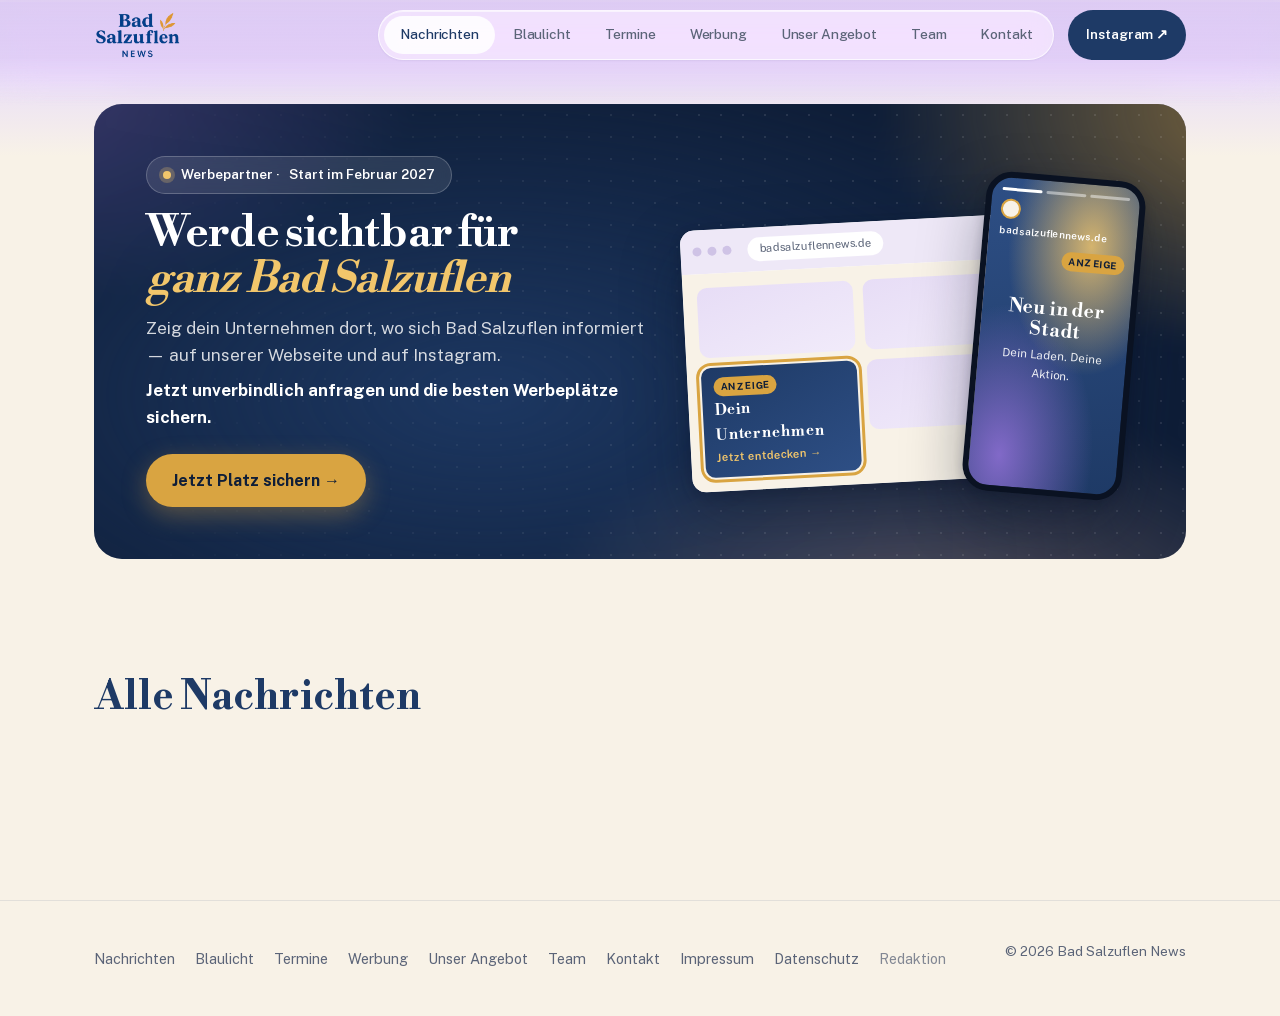
==== index.html @ 1a49ed01 "Fußzeilen-Hinweis entfernt, Impressum um Werbepartnerprogramm ab Februar 2027 ergänzt Co-Authored-By" ====
<!DOCTYPE html>
<html lang="de">
<head>
<meta charset="UTF-8">
<meta name="viewport" content="width=device-width, initial-scale=1">
<title>Bad Salzuflen News — Neuigkeiten & Termine aus deiner Stadt</title>
<meta name="description" content="Bad Salzuflen News zeigt dir, was in Bad Salzuflen passiert: Neuigkeiten, Termine und die Menschen, die die Stadt bewegen. Unabhängig und privat betrieben.">
<meta property="og:title" content="Bad Salzuflen News">
<meta property="og:description" content="Neuigkeiten & Termine aus Bad Salzuflen — kompakt und verständlich an einem Ort.">
<meta property="og:image" content="https://badsalzuflennews.de/assets/img/og-bild.png">
<meta property="og:image:width" content="1200">
<meta property="og:image:height" content="630">
<meta name="twitter:card" content="summary_large_image">
<meta property="og:type" content="website">
<meta property="og:url" content="https://badsalzuflennews.de/">
<link rel="canonical" href="https://badsalzuflennews.de/">
<link rel="icon" type="image/png" sizes="48x48" href="assets/img/favicon-48.png">
<link rel="manifest" href="manifest.webmanifest">
<link rel="apple-touch-icon" sizes="180x180" href="https://badsalzuflennews.de/assets/img/apple-touch-icon.png">
<meta name="theme-color" content="#E7DDF6" media="(prefers-color-scheme: light)">
<meta name="theme-color" content="#191622" media="(prefers-color-scheme: dark)">
<meta name="apple-mobile-web-app-title" content="BS News">

<link rel="stylesheet" href="assets/css/fonts.css">
<link rel="stylesheet" href="assets/css/style.css?v=7">
<link rel="stylesheet" href="assets/css/wetter.css?v=8">
<link rel="stylesheet" href="assets/css/werbung.css?v=14">
<link rel="stylesheet" href="assets/css/news.css?v=10">
<link rel="stylesheet" href="assets/css/anzeigen.css?v=3">
<script src="assets/js/theme.js"></script>
</head>
<body>

<header class="site-header">
  <div class="container">
    <a href="index.html" class="logo-link" aria-label="Bad Salzuflen News — Start">
      <img src="assets/img/logo.webp" alt="Bad Salzuflen News">
    </a>
    <a class="wetter-kopf" id="wetterKopf" href="index.html#wetter" hidden></a>
    <button class="nav-toggle" id="navToggle" aria-label="Menü öffnen" aria-expanded="false" aria-controls="mainNav">
      <svg viewBox="0 0 24 24" fill="none" stroke="currentColor" stroke-width="2" stroke-linecap="round"><line x1="3" y1="6" x2="21" y2="6"/><line x1="3" y1="12" x2="21" y2="12"/><line x1="3" y1="18" x2="21" y2="18"/></svg>
    </button>
    <nav class="main-nav" id="mainNav">
      <div class="nav-glass">
        <a href="index.html" aria-current="page">Nachrichten</a>
        <a href="blaulicht.html">Blaulicht</a>
        <a href="termine.html">Termine</a>
        <a href="werbung.html">Werbung</a>
        <a href="angebot.html">Unser Angebot</a>
        <a href="team.html">Team</a>
        <a href="kontakt.html">Kontakt</a>
      </div>
      <a class="nav-cta" href="https://www.instagram.com/badsalzuflennews.de/" target="_blank" rel="noopener">Instagram ↗</a>
    </nav>
  </div>
</header>

<main id="top">

  <section class="newsboard-wrap" id="nachrichten" aria-labelledby="boardTitle">
    <div class="newsboard">
      <h1 class="sr-only" id="boardTitle">Bad Salzuflen News — Neuigkeiten und Termine aus deiner Stadt</h1>
      <div class="board-grid" id="boardGrid" aria-live="polite"></div>
    </div>
  </section>

  <section class="wb-teaser-wrap" aria-labelledby="wbTeaserTitel">
    <div class="container">
      <a class="wb-teaser" href="werbung.html">
        <div class="wb-teaser-text">
          <span class="wb-pill"><span class="wb-dot" aria-hidden="true"></span><span class="wb-pill-zusatz">Werbepartner · </span>Start im Februar 2027</span>
          <h2 id="wbTeaserTitel">Werde sichtbar für <span class="wb-gold">ganz Bad&nbsp;Salzuflen</span></h2>
          <p>Zeig dein Unternehmen dort, wo sich Bad Salzuflen informiert — auf unserer Webseite und auf Instagram.<br><strong>Jetzt unverbindlich anfragen und die besten Werbeplätze sichern.</strong></p>
          <span class="wb-btn wb-btn-gold">Jetzt Platz sichern →</span>
        </div>
        <div class="wb-teaser-bild" aria-hidden="true">
          <div class="wb-browser">
            <div class="wb-browser-leiste"><i></i><i></i><i></i><span>badsalzuflennews.de</span></div>
            <div class="wb-browser-inhalt">
              <div class="wb-kachel"></div>
              <div class="wb-kachel"></div>
              <div class="wb-kachel wb-kachel-anzeige"><b>Anzeige</b><strong>Dein Unternehmen</strong><em>Jetzt entdecken →</em></div>
              <div class="wb-kachel"></div>
            </div>
          </div>
          <div class="wb-handy wb-handy-hero">
            <div class="wb-story-balken"><i></i><i></i><i></i></div>
            <div class="wb-story-kopf"><span class="wb-avatar"></span><span class="wb-story-name">badsalzuflennews.de</span> <b>Anzeige</b></div>
            <div class="wb-story-mitte">
              <strong>Neu in der Stadt</strong>
              <span>Dein Laden. Deine Aktion.</span>
            </div>
          </div>
        </div>
      </a>
    </div>
  </section>

  <section class="section" id="alle">
    <div class="container">
      <div class="posts-head">
        <h2>Alle Nachrichten</h2>
        <div class="chips" id="chips" role="group" aria-label="Nach Thema filtern"></div>
      </div>
      <div class="post-grid" id="postGrid"></div>
      <p class="posts-note" id="postNote" hidden></p>
      <div class="posts-more"><button class="btn btn-secondary" id="moreBtn" type="button" hidden>Mehr laden</button></div>
      <aside data-push hidden aria-label="Mitteilungen"></aside>
    </div>
  </section>





</main>

<footer class="site-footer">
  <div class="container">
    <div class="footer-links">
      <a href="index.html">Nachrichten</a>
      <a href="blaulicht.html">Blaulicht</a>
      <a href="termine.html">Termine</a>
      <a href="werbung.html">Werbung</a>
      <a href="angebot.html">Unser Angebot</a>
      <a href="team.html">Team</a>
      <a href="kontakt.html">Kontakt</a>
      <a href="impressum.html">Impressum</a>
      <a href="datenschutz.html">Datenschutz</a>
      <a class="login-link" href="login.html">Redaktion</a>
    </div>
    <p class="footer-note">
      © <span id="jahr"></span> Bad Salzuflen News
    </p>
  </div>
</footer>

<script src="assets/js/wetter.js?v=7"></script>
<script src="assets/js/config.js"></script>
<script src="assets/js/api.js?v=6"></script>
<script src="beitrag/liste.js"></script>
<script src="assets/js/render.js?v=14"></script>
<script src="assets/js/anzeigen.js?v=2"></script>
<script src="assets/js/home.js?v=15"></script>
<script src="assets/js/push.js?v=3"></script>
<script>
  document.getElementById('jahr').textContent = new Date().getFullYear();
  const toggle = document.getElementById('navToggle');
  const nav = document.getElementById('mainNav');
  toggle.addEventListener('click', () => {
    const open = nav.classList.toggle('open');
    toggle.setAttribute('aria-expanded', open);
  });
</script>

</body>
</html>
---- assets/css/fonts.css ----
/* Schriften liegen auf der eigenen Seite (keine Verbindung zu Google). Libre Bodoni und Public Sans, SIL Open Font License. */
@font-face {
  font-family: 'Libre Bodoni';
  font-style: normal;
  font-weight: 500;
  font-display: swap;
  src: url(../fonts/libre-bodoni-latin-ext-a3e342.woff2) format('woff2');
  unicode-range: U+0100-02BA, U+02BD-02C5, U+02C7-02CC, U+02CE-02D7, U+02DD-02FF, U+0304, U+0308, U+0329, U+1D00-1DBF, U+1E00-1E9F, U+1EF2-1EFF, U+2020, U+20A0-20AB, U+20AD-20C0, U+2113, U+2C60-2C7F, U+A720-A7FF;
}
@font-face {
  font-family: 'Libre Bodoni';
  font-style: normal;
  font-weight: 500;
  font-display: swap;
  src: url(../fonts/libre-bodoni-latin-3e48d7.woff2) format('woff2');
  unicode-range: U+0000-00FF, U+0131, U+0152-0153, U+02BB-02BC, U+02C6, U+02DA, U+02DC, U+0304, U+0308, U+0329, U+2000-206F, U+20AC, U+2122, U+2191, U+2193, U+2212, U+2215, U+FEFF, U+FFFD;
}
@font-face {
  font-family: 'Libre Bodoni';
  font-style: normal;
  font-weight: 600;
  font-display: swap;
  src: url(../fonts/libre-bodoni-latin-ext-a3e342.woff2) format('woff2');
  unicode-range: U+0100-02BA, U+02BD-02C5, U+02C7-02CC, U+02CE-02D7, U+02DD-02FF, U+0304, U+0308, U+0329, U+1D00-1DBF, U+1E00-1E9F, U+1EF2-1EFF, U+2020, U+20A0-20AB, U+20AD-20C0, U+2113, U+2C60-2C7F, U+A720-A7FF;
}
@font-face {
  font-family: 'Libre Bodoni';
  font-style: normal;
  font-weight: 600;
  font-display: swap;
  src: url(../fonts/libre-bodoni-latin-3e48d7.woff2) format('woff2');
  unicode-range: U+0000-00FF, U+0131, U+0152-0153, U+02BB-02BC, U+02C6, U+02DA, U+02DC, U+0304, U+0308, U+0329, U+2000-206F, U+20AC, U+2122, U+2191, U+2193, U+2212, U+2215, U+FEFF, U+FFFD;
}
@font-face {
  font-family: 'Libre Bodoni';
  font-style: normal;
  font-weight: 700;
  font-display: swap;
  src: url(../fonts/libre-bodoni-latin-ext-a3e342.woff2) format('woff2');
  unicode-range: U+0100-02BA, U+02BD-02C5, U+02C7-02CC, U+02CE-02D7, U+02DD-02FF, U+0304, U+0308, U+0329, U+1D00-1DBF, U+1E00-1E9F, U+1EF2-1EFF, U+2020, U+20A0-20AB, U+20AD-20C0, U+2113, U+2C60-2C7F, U+A720-A7FF;
}
@font-face {
  font-family: 'Libre Bodoni';
  font-style: normal;
  font-weight: 700;
  font-display: swap;
  src: url(../fonts/libre-bodoni-latin-3e48d7.woff2) format('woff2');
  unicode-range: U+0000-00FF, U+0131, U+0152-0153, U+02BB-02BC, U+02C6, U+02DA, U+02DC, U+0304, U+0308, U+0329, U+2000-206F, U+20AC, U+2122, U+2191, U+2193, U+2212, U+2215, U+FEFF, U+FFFD;
}
@font-face {
  font-family: 'Public Sans';
  font-style: normal;
  font-weight: 400;
  font-display: swap;
  src: url(../fonts/public-sans-latin-ext-da9f89.woff2) format('woff2');
  unicode-range: U+0100-02BA, U+02BD-02C5, U+02C7-02CC, U+02CE-02D7, U+02DD-02FF, U+0304, U+0308, U+0329, U+1D00-1DBF, U+1E00-1E9F, U+1EF2-1EFF, U+2020, U+20A0-20AB, U+20AD-20C0, U+2113, U+2C60-2C7F, U+A720-A7FF;
}
@font-face {
  font-family: 'Public Sans';
  font-style: normal;
  font-weight: 400;
  font-display: swap;
  src: url(../fonts/public-sans-latin-f63147.woff2) format('woff2');
  unicode-range: U+0000-00FF, U+0131, U+0152-0153, U+02BB-02BC, U+02C6, U+02DA, U+02DC, U+0304, U+0308, U+0329, U+2000-206F, U+20AC, U+2122, U+2191, U+2193, U+2212, U+2215, U+FEFF, U+FFFD;
}
@font-face {
  font-family: 'Public Sans';
  font-style: normal;
  font-weight: 500;
  font-display: swap;
  src: url(../fonts/public-sans-latin-ext-da9f89.woff2) format('woff2');
  unicode-range: U+0100-02BA, U+02BD-02C5, U+02C7-02CC, U+02CE-02D7, U+02DD-02FF, U+0304, U+0308, U+0329, U+1D00-1DBF, U+1E00-1E9F, U+1EF2-1EFF, U+2020, U+20A0-20AB, U+20AD-20C0, U+2113, U+2C60-2C7F, U+A720-A7FF;
}
@font-face {
  font-family: 'Public Sans';
  font-style: normal;
  font-weight: 500;
  font-display: swap;
  src: url(../fonts/public-sans-latin-f63147.woff2) format('woff2');
  unicode-range: U+0000-00FF, U+0131, U+0152-0153, U+02BB-02BC, U+02C6, U+02DA, U+02DC, U+0304, U+0308, U+0329, U+2000-206F, U+20AC, U+2122, U+2191, U+2193, U+2212, U+2215, U+FEFF, U+FFFD;
}
@font-face {
  font-family: 'Public Sans';
  font-style: normal;
  font-weight: 600;
  font-display: swap;
  src: url(../fonts/public-sans-latin-ext-da9f89.woff2) format('woff2');
  unicode-range: U+0100-02BA, U+02BD-02C5, U+02C7-02CC, U+02CE-02D7, U+02DD-02FF, U+0304, U+0308, U+0329, U+1D00-1DBF, U+1E00-1E9F, U+1EF2-1EFF, U+2020, U+20A0-20AB, U+20AD-20C0, U+2113, U+2C60-2C7F, U+A720-A7FF;
}
@font-face {
  font-family: 'Public Sans';
  font-style: normal;
  font-weight: 600;
  font-display: swap;
  src: url(../fonts/public-sans-latin-f63147.woff2) format('woff2');
  unicode-range: U+0000-00FF, U+0131, U+0152-0153, U+02BB-02BC, U+02C6, U+02DA, U+02DC, U+0304, U+0308, U+0329, U+2000-206F, U+20AC, U+2122, U+2191, U+2193, U+2212, U+2215, U+FEFF, U+FFFD;
}
@font-face {
  font-family: 'Public Sans';
  font-style: normal;
  font-weight: 700;
  font-display: swap;
  src: url(../fonts/public-sans-latin-ext-da9f89.woff2) format('woff2');
  unicode-range: U+0100-02BA, U+02BD-02C5, U+02C7-02CC, U+02CE-02D7, U+02DD-02FF, U+0304, U+0308, U+0329, U+1D00-1DBF, U+1E00-1E9F, U+1EF2-1EFF, U+2020, U+20A0-20AB, U+20AD-20C0, U+2113, U+2C60-2C7F, U+A720-A7FF;
}
@font-face {
  font-family: 'Public Sans';
  font-style: normal;
  font-weight: 700;
  font-display: swap;
  src: url(../fonts/public-sans-latin-f63147.woff2) format('woff2');
  unicode-range: U+0000-00FF, U+0131, U+0152-0153, U+02BB-02BC, U+02C6, U+02DA, U+02DC, U+0304, U+0308, U+0329, U+2000-206F, U+20AC, U+2122, U+2191, U+2193, U+2212, U+2215, U+FEFF, U+FFFD;
}
---- assets/css/style.css ----
/* Bad Salzuflen News — Website
   Farb- und Schriftsystem aus dem Logo abgeleitet (Navy, Gold, Lila, Creme). */

:root {
  --color-navy: #1E3A66;
  --color-navy-dark: #142845;
  --color-gold: #D9A441;
  --color-gold-ink: #8C5E14;
  --color-lilac: #E7DDF6;
  --color-lilac-soft: #F1EBFA;
  --color-cream: #F8F2E7;
  --color-rose: #E7B6A0;
  --color-white: #FFFFFF;
  --color-text: #2B3245;
  --color-text-soft: #5B6478;

  --font-head: "Libre Bodoni", Georgia, serif;
  --font-body: "Public Sans", -apple-system, BlinkMacSystemFont, "Segoe UI", sans-serif;

  --radius-l: 28px;
  --radius-m: 18px;
  --radius-s: 12px;
  --shadow-card: 0 12px 32px rgba(30, 58, 102, 0.10);
  --space-section: clamp(64px, 9vw, 120px);
}

@media (prefers-color-scheme: dark) {
  :root:not([data-theme="light"]) {
    --color-cream: #191622;
    --color-white: #221E2E;
    --color-text: #F1EEF9;
    --color-text-soft: #C7C2DA;
    --color-lilac-soft: #2A2438;
    --color-gold-ink: #D9A441;
    --shadow-card: 0 12px 32px rgba(0, 0, 0, 0.35);
  }
}
:root[data-theme="dark"] {
  --color-cream: #191622;
  --color-white: #221E2E;
  --color-text: #F1EEF9;
  --color-text-soft: #C7C2DA;
  --color-gold-ink: #D9A441;
  --color-lilac-soft: #2A2438;
  --shadow-card: 0 12px 32px rgba(0, 0, 0, 0.35);
}

* { box-sizing: border-box; }
html { scroll-behavior: smooth; }

body {
  margin: 0;
  background: var(--color-cream);
  color: var(--color-text);
  font-family: var(--font-body);
  font-size: 17px;
  line-height: 1.6;
  -webkit-font-smoothing: antialiased;
}

img { max-width: 100%; display: block; }

h1, h2, h3 {
  font-family: var(--font-head);
  color: var(--color-navy);
  line-height: 1.15;
  margin: 0 0 0.5em;
}
:root[data-theme="dark"] h1, :root[data-theme="dark"] h2, :root[data-theme="dark"] h3 { color: #F1EEF9; }
@media (prefers-color-scheme: dark) {
  :root:not([data-theme="light"]) h1,
  :root:not([data-theme="light"]) h2,
  :root:not([data-theme="light"]) h3 { color: #F1EEF9; }
}

h1 { font-size: clamp(2.2rem, 5vw, 3.6rem); }
h2 { font-size: clamp(1.7rem, 3.4vw, 2.5rem); }
h3 { font-size: 1.25rem; }

p { margin: 0 0 1em; color: var(--color-text-soft); }

a { color: var(--color-navy); }
:root[data-theme="dark"] a { color: var(--color-gold); }

.container {
  width: 100%;
  max-width: 1140px;
  margin: 0 auto;
  padding: 0 24px;
}

.underline {
  text-decoration: underline;
  text-decoration-color: var(--color-gold);
  text-decoration-thickness: 4px;
  text-underline-offset: 4px;
}

.eyebrow {
  display: inline-block;
  font-family: var(--font-body);
  font-weight: 700;
  font-size: 0.8rem;
  letter-spacing: 0.08em;
  text-transform: uppercase;
  color: var(--color-navy);
  background: var(--color-lilac);
  padding: 6px 16px;
  border-radius: 999px;
  margin-bottom: 18px;
}
:root[data-theme="dark"] .eyebrow { color: #F1EEF9; background: #33294A; }

/* Buttons */
.btn {
  display: inline-flex;
  align-items: center;
  gap: 8px;
  padding: 14px 28px;
  border-radius: 999px;
  font-weight: 700;
  font-size: 1rem;
  text-decoration: none;
  cursor: pointer;
  border: 2px solid transparent;
  transition: transform 150ms ease, box-shadow 150ms ease, background-color 150ms ease;
  min-height: 44px;
}
.btn:hover { transform: translateY(-2px); }
.btn:active { transform: scale(0.96); }
.btn:focus-visible { outline: 3px solid var(--color-gold); outline-offset: 2px; }

.btn-primary { background: var(--color-navy); color: var(--color-white); }
.btn-primary:hover { background: var(--color-navy-dark); box-shadow: var(--shadow-card); }

.btn-secondary { background: transparent; color: var(--color-navy); border-color: var(--color-navy); }
:root[data-theme="dark"] .btn-secondary { color: #F1EEF9; border-color: #F1EEF9; }
.btn-secondary:hover { background: var(--color-navy); color: var(--color-white); }

/* Header */
.site-header {
  position: sticky;
  top: 0;
  z-index: 50;
}

.site-header::before {
  content: "";
  position: absolute;
  top: 0;
  left: 0;
  right: 0;
  height: calc(100% + 36px);
  background: linear-gradient(
    to bottom,
    rgba(248, 242, 231, 0.85) 0%,
    rgba(248, 242, 231, 0.7) 55%,
    rgba(248, 242, 231, 0) 100%
  );
  backdrop-filter: saturate(180%) blur(20px);
  -webkit-backdrop-filter: saturate(180%) blur(20px);
  -webkit-mask-image: linear-gradient(to bottom, black 0%, black 55%, transparent 100%);
  mask-image: linear-gradient(to bottom, black 0%, black 55%, transparent 100%);
  pointer-events: none;
  z-index: -1;
}
:root[data-theme="dark"] .site-header::before {
  background: linear-gradient(
    to bottom,
    rgba(25, 22, 34, 0.85) 0%,
    rgba(25, 22, 34, 0.7) 55%,
    rgba(25, 22, 34, 0) 100%
  );
}

.site-header .container {
  display: flex;
  align-items: center;
  justify-content: space-between;
  padding-top: 10px;
  padding-bottom: 10px;
  gap: 16px;
}

.logo-link { display: flex; align-items: center; }
.logo-link img { height: 48px; width: auto; }
/* Nachtmodus: Logo komplett weiß, damit die Navy-Schrift auf dunklem Grund lesbar bleibt. */
:root[data-theme="dark"] .logo-link img { filter: brightness(0) invert(1); }

.main-nav { display: flex; align-items: center; gap: 14px; }

.nav-glass {
  display: flex;
  align-items: center;
  gap: 2px;
  background: rgba(255, 255, 255, 0.45);
  border: 1px solid rgba(255, 255, 255, 0.7);
  border-radius: 999px;
  padding: 5px;
  backdrop-filter: saturate(180%) blur(14px);
  -webkit-backdrop-filter: saturate(180%) blur(14px);
  box-shadow: 0 1px 2px rgba(30, 58, 102, 0.06), inset 0 1px 0 rgba(255, 255, 255, 0.6);
}
:root[data-theme="dark"] .nav-glass {
  background: rgba(255, 255, 255, 0.06);
  border-color: rgba(255, 255, 255, 0.12);
  box-shadow: 0 1px 2px rgba(0, 0, 0, 0.2), inset 0 1px 0 rgba(255, 255, 255, 0.08);
}

.main-nav a {
  font-weight: 500;
  font-size: 0.85rem;
  letter-spacing: -0.01em;
  text-decoration: none;
  color: var(--color-text-soft);
  transition: color 150ms ease, background-color 150ms ease;
}
:root[data-theme="dark"] .main-nav a { color: var(--color-text-soft); }

.nav-glass a {
  padding: 8px 16px;
  border-radius: 999px;
}
.main-nav a { white-space: nowrap; }
/* Sieben Reiter: auf mittleren Breiten etwas enger, damit nichts umbricht. */
@media (min-width: 761px) and (max-width: 1080px) {
  .nav-glass a { padding: 8px 10px; }
  .nav-cta { padding: 12px 14px; }
}
@media (min-width: 761px) and (max-width: 900px) {
  .nav-glass a { padding: 8px 7px; }
  .main-nav a { font-size: 0.8rem; }
  .main-nav { gap: 8px; }
}
.nav-glass a:hover {
  color: var(--color-navy);
  background: rgba(255, 255, 255, 0.7);
}
:root[data-theme="dark"] .nav-glass a:hover {
  color: var(--color-gold);
  background: rgba(255, 255, 255, 0.08);
}

.nav-cta {
  color: var(--color-white) !important;
  background: var(--color-navy);
  padding: 14px 18px;
  border-radius: 999px;
  font-weight: 600 !important;
  transition: transform 150ms ease, background-color 150ms ease !important;
}
.nav-cta:hover { background: var(--color-navy-dark); color: var(--color-white) !important; }
.nav-cta:active { transform: scale(0.95); }
:root[data-theme="dark"] .nav-cta { color: var(--color-navy) !important; background: var(--color-gold); }
:root[data-theme="dark"] .nav-cta:hover { background: var(--color-gold); opacity: 0.9; }

@media (max-width: 760px) {
  /* Im Handy-Menü eigener Innenabstand, sonst greift die Menüzeilen-Regel (ohne Seitenabstand, volle Breite) und die Schrift klebt am Rand. */
  .main-nav .nav-cta { align-self: flex-start; width: auto; margin-top: 10px; padding: 12px 20px; }
}

.nav-toggle {
  display: none;
  background: none;
  border: none;
  cursor: pointer;
  padding: 8px;
  min-width: 44px;
  min-height: 44px;
  color: var(--color-navy);
}
.nav-toggle svg { width: 26px; height: 26px; }
:root[data-theme="dark"] .nav-toggle { color: #FFFFFF; }

@media (max-width: 760px) {
  .main-nav {
    position: absolute;
    top: 100%;
    left: 0;
    right: 0;
    background: var(--color-cream);
    flex-direction: column;
    align-items: flex-start;
    gap: 0;
    padding: 8px 24px 20px;
    border-bottom: 1px solid rgba(30, 58, 102, 0.08);
    display: none;
  }
  .main-nav.open { display: flex; }
  .main-nav a { padding: 12px 0; width: 100%; }
  .nav-toggle { display: block; }
  .nav-glass {
    flex-direction: column;
    align-items: flex-start;
    width: 100%;
    background: none;
    border: none;
    box-shadow: none;
    backdrop-filter: none;
    padding: 0;
    gap: 0;
  }
  .nav-glass a { padding: 12px 4px; border-radius: 10px; }
  /* Nachtmodus: die Glas-Pille der großen Ansicht darf im Handy-Menü nicht als Oval durchscheinen. */
  :root[data-theme="dark"] .nav-glass { background: none; border: none; box-shadow: none; }
}

/* Hero */
.hero {
  position: relative;
  overflow: hidden;
  padding: 72px 0 var(--space-section);
  background: linear-gradient(180deg, var(--color-lilac-soft) 0%, var(--color-cream) 78%);
}
.hero .container {
  display: grid;
  grid-template-columns: 1.1fr 0.9fr;
  gap: 48px;
  align-items: center;
}
@media (max-width: 860px) {
  .hero .container { grid-template-columns: 1fr; text-align: center; }
  .hero-actions { justify-content: center; }
  .hero-mark { margin: 0 auto; }
}

.hero h1 { max-width: 14ch; }
.hero-lede { font-size: 1.15rem; max-width: 48ch; }
.hero-actions { display: flex; flex-wrap: wrap; gap: 14px; margin-top: 28px; }

.hero-mark {
  background: transparent;
  padding: 40px;
  display: flex;
  align-items: center;
  justify-content: center;
  position: relative;
}

.hero-mark-inner {
  position: relative;
  width: 100%;
  max-width: 300px;
}
.hero-mark-inner img { width: 100%; display: block; position: relative; z-index: 2; }

.deco-dots {
  position: absolute;
  width: 64px; height: 64px;
  background-image: radial-gradient(var(--color-rose) 2.5px, transparent 2.5px);
  background-size: 14px 14px;
  opacity: 0.6;
  z-index: 1;
}
.deco-dots-1 { top: -20px; right: -28px; }

.deco-ring {
  position: absolute;
  bottom: -22px;
  left: -30px;
  width: 92px;
  height: 92px;
  border-radius: 50%;
  border: 3px dashed var(--color-navy);
  opacity: 0.3;
  z-index: 1;
}

.deco-scribble {
  position: absolute;
  top: -20px;
  left: -8px;
  width: 34px;
  height: 26px;
  color: var(--color-gold);
  z-index: 1;
}

.deco-dot-solid {
  position: absolute;
  bottom: -10px;
  right: -6px;
  width: 14px;
  height: 14px;
  border-radius: 50%;
  background: var(--color-rose);
  z-index: 1;
}

@media (max-width: 860px) {
  .hero-mark-inner { margin: 0 auto; }
}

/* Stats strip */
.stats {
  background: var(--color-navy);
  color: var(--color-white);
  padding: 40px 0;
}
.stats .container {
  display: grid;
  grid-template-columns: repeat(auto-fit, minmax(200px, 1fr));
  gap: 24px;
  text-align: center;
}
.stats strong { display: block; font-family: var(--font-head); font-size: 2rem; color: var(--color-gold); }
.stats span { font-size: 0.95rem; color: rgba(255,255,255,0.85); }

/* Sections */
.section { padding: var(--space-section) 0; }
.section-head { max-width: 640px; margin: 0 auto 48px; text-align: center; }
.section-head.left { margin-left: 0; text-align: left; }

.section-alt { background: var(--color-white); }

/* Mission cards */
.cards-grid {
  display: grid;
  grid-template-columns: repeat(2, 1fr);
  gap: 24px;
}
@media (max-width: 600px) { .cards-grid { grid-template-columns: 1fr; } }

.card {
  background: var(--color-white);
  border-radius: var(--radius-m);
  padding: 32px;
  box-shadow: var(--shadow-card);
  border-top: 3px solid var(--color-gold);
}
:root[data-theme="dark"] .card, :root[data-theme="dark"] .section-alt { background: #221E2E; }

.card .icon {
  width: 48px; height: 48px;
  border-radius: 12px;
  background: var(--color-lilac);
  display: flex; align-items: center; justify-content: center;
  margin-bottom: 18px;
}
.card .icon svg { width: 24px; height: 24px; color: var(--color-navy); }

.card-tag {
  display: block;
  font-weight: 700;
  font-size: 0.75rem;
  letter-spacing: 0.08em;
  text-transform: uppercase;
  color: var(--color-gold-ink);
  margin-bottom: 6px;
}

.mission-quote {
  background: var(--color-lilac-soft);
  border-radius: var(--radius-l);
  padding: 40px;
  margin-top: 48px;
  font-family: var(--font-head);
  font-size: 1.4rem;
  color: var(--color-navy);
}
:root[data-theme="dark"] .mission-quote { color: #F1EEF9; }

/* Callout (z. B. "Veranstaltung einreichen?") */
.callout {
  margin-top: 32px;
  background: var(--color-white);
  border-top: 3px solid var(--color-gold);
  border-radius: var(--radius-m);
  box-shadow: var(--shadow-card);
  padding: 32px;
  display: grid;
  grid-template-columns: auto 1fr auto;
  gap: 24px;
  align-items: center;
}
.callout .icon {
  width: 48px; height: 48px;
  border-radius: 12px;
  background: var(--color-lilac);
  display: flex; align-items: center; justify-content: center;
  margin-bottom: 0;
  flex-shrink: 0;
}
.callout .icon svg { width: 24px; height: 24px; color: var(--color-navy); }
.callout-text h3 { margin-bottom: 6px; }
.callout-text p { margin: 0; }
.callout-actions { display: flex; flex-direction: column; gap: 10px; }
.callout-actions .btn { white-space: nowrap; padding: 10px 20px; font-size: 0.9rem; }

@media (max-width: 760px) {
  .callout {
    grid-template-columns: 1fr;
    text-align: center;
    justify-items: center;
  }
  .callout-actions { flex-direction: row; flex-wrap: wrap; justify-content: center; }
}

/* Gallery */
.gallery-grid {
  display: grid;
  grid-template-columns: repeat(4, 1fr);
  gap: 16px;
}
@media (max-width: 860px) { .gallery-grid { grid-template-columns: repeat(2, 1fr); } }

.gallery-item {
  aspect-ratio: 4 / 5;
  border-radius: var(--radius-s);
  overflow: hidden;
  background: var(--color-lilac-soft);
  position: relative;
}
.gallery-item img { width: 100%; height: 100%; object-fit: cover; }
.gallery-item.placeholder {
  display: flex;
  align-items: center;
  justify-content: center;
  border: 2px dashed rgba(30, 58, 102, 0.25);
  color: var(--color-text-soft);
  font-size: 0.85rem;
  text-align: center;
  padding: 16px;
}

/* Team */
.team-grid {
  display: grid;
  grid-template-columns: repeat(auto-fit, minmax(240px, 1fr));
  gap: 24px;
  max-width: 760px;
  margin: 0 auto;
}
.team-card {
  background: var(--color-white);
  border-radius: var(--radius-m);
  padding: 32px;
  text-align: center;
  box-shadow: var(--shadow-card);
}
.team-photo {
  width: 120px; height: 120px;
  border-radius: 50%;
  background: var(--color-lilac);
  margin: 0 auto 18px;
  display: flex;
  align-items: center;
  justify-content: center;
  font-family: var(--font-head);
  font-size: 2rem;
  color: var(--color-navy);
  overflow: hidden;
}
.team-photo img { width: 100%; height: 100%; object-fit: cover; }
.team-mail { display: inline-block; margin-top: 14px; font-weight: 600; font-size: 0.95rem; text-decoration: none; overflow-wrap: anywhere; }
.team-mail:hover { text-decoration: underline; }
.team-role { color: var(--color-gold-ink); font-weight: 700; font-size: 0.9rem; text-transform: uppercase; letter-spacing: 0.05em; margin-bottom: 10px; }

/* Contact */
.contact {
  background: var(--color-navy);
  color: var(--color-white);
  border-radius: var(--radius-l);
  padding: 56px;
  display: grid;
  grid-template-columns: 1.2fr 1fr;
  gap: 40px;
  align-items: center;
}
@media (max-width: 860px) { .contact { grid-template-columns: 1fr; padding: 36px 24px; text-align: center; } }
.contact h2 { color: var(--color-white); }
.contact p { color: rgba(255,255,255,0.85); }
.contact > div { min-width: 0; }
.contact-actions { display: flex; flex-direction: column; gap: 14px; min-width: 0; }
@media (max-width: 860px) { .contact-actions { align-items: center; } }
.contact-link {
  display: flex;
  align-items: center;
  gap: 12px;
  color: var(--color-white);
  text-decoration: none;
  font-weight: 600;
  background: rgba(255,255,255,0.08);
  padding: 14px 20px;
  border-radius: var(--radius-s);
  transition: background-color 150ms ease;
  min-width: 0;
  max-width: 100%;
  word-break: break-word;
  overflow-wrap: anywhere;
}
.contact-link:hover { background: rgba(255,255,255,0.18); }
.contact-link svg { width: 22px; height: 22px; flex-shrink: 0; color: var(--color-gold); }

/* Footer */
.site-footer {
  padding: 40px 0;
  border-top: 1px solid rgba(30, 58, 102, 0.1);
}
.site-footer .container {
  display: flex;
  flex-wrap: wrap;
  justify-content: space-between;
  align-items: center;
  gap: 16px;
}
.footer-links { display: flex; gap: 20px; flex-wrap: wrap; }
.footer-links a { font-size: 0.9rem; text-decoration: none; color: var(--color-text-soft); }
.footer-links a:hover { color: var(--color-navy); }
.footer-note { font-size: 0.85rem; color: var(--color-text-soft); max-width: 52ch; }

/* Legal page */
.legal { padding: var(--space-section) 0; }
.legal .container { max-width: 760px; }
.legal h2 { margin-top: 2em; }
.legal p, .legal li { color: var(--color-text); }

@media (prefers-reduced-motion: reduce) {
  html { scroll-behavior: auto; }
  .btn, .contact-link { transition: none; }
}

/* Lavendel-Verlauf oben wie auf Nachrichten- und Blaulicht-Seite, für alle übrigen Seiten (<body class="verlauf">) */
body.verlauf { background: linear-gradient(180deg, #DCCBF3 0%, #E9DEF8 45%, var(--color-cream) 100%) top / 100% 900px no-repeat, var(--color-cream); }
:root[data-theme="dark"] body.verlauf { background: linear-gradient(180deg, #3A2D57 0%, #2A2340 45%, var(--color-cream) 100%) top / 100% 900px no-repeat, var(--color-cream); }
body.verlauf .site-header::before { background: linear-gradient(to bottom, rgba(220, 203, 243, 0.85) 0%, rgba(220, 203, 243, 0.7) 55%, rgba(220, 203, 243, 0) 100%); }
:root[data-theme="dark"] body.verlauf .site-header::before { background: linear-gradient(to bottom, rgba(58, 45, 87, 0.85) 0%, rgba(58, 45, 87, 0.7) 55%, rgba(58, 45, 87, 0) 100%); }
---- assets/css/wetter.css ----
/* Wetter für Bad Salzuflen — Kopfzeile, Kachel auf der Startseite, Hinweis bei Terminen (wetter.js) */

/* 1 · Kopfzeile: direkt links neben der Navigation bzw. neben dem Menüknopf */
.wetter-kopf {
  margin-left: auto;
  display: inline-flex;
  align-items: center;
  gap: 6px;
  min-height: 36px;
  padding: 6px 12px;
  border-radius: 999px;
  background: rgba(255, 255, 255, 0.45);
  border: 1px solid rgba(255, 255, 255, 0.7);
  color: var(--color-navy);
  font-size: 0.85rem;
  font-weight: 600;
  white-space: nowrap;
  text-decoration: none;
  animation: wetter-ein 300ms ease-out;
}
.wetter-kopf[hidden] { display: none; }
.wetter-kopf svg { width: 18px; height: 18px; flex: none; }
.wetter-kopf-ort { font-weight: 500; color: var(--color-text-soft); }
:root[data-theme="dark"] .wetter-kopf { background: rgba(255, 255, 255, 0.06); border-color: rgba(255, 255, 255, 0.12); color: #F1EEF9; }
@media (prefers-color-scheme: dark) {
  :root:not([data-theme="light"]) .wetter-kopf { background: rgba(255, 255, 255, 0.06); border-color: rgba(255, 255, 255, 0.12); color: #F1EEF9; }
}
/* Auf mittleren Breiten braucht die Navigation den Platz */
@media (min-width: 761px) and (max-width: 1180px) { .wetter-kopf { display: none; } }
@media (max-width: 760px) {
  .wetter-kopf { margin-right: -6px; }
}
@media (max-width: 380px) { .wetter-kopf-ort { display: none; } }

/* 2 · Kachel im Kachelraster */
.tile.wetter-kachel { background: var(--color-navy); color: #fff; align-items: stretch; }
/* Bild je nach Wetterlage; durchgehend abgedunkelt, damit Temperatur oben auch auf hellem Himmel lesbar bleibt */
.tile.wetter-kachel::after { background: linear-gradient(to bottom, rgba(10, 18, 36, 0.62) 0%, rgba(10, 18, 36, 0.38) 45%, rgba(10, 18, 36, 0.86) 100%); }
.wetter-kachel .tile-body { display: flex; flex-direction: column; opacity: 0; transition: opacity 300ms ease-out; }
.wetter-kachel.bereit .tile-body { opacity: 1; }
/* Ohne Schild „Wetter“: Temperatur ganz oben, Quelle klein in der Ecke */
.wetter-kachel .tile-body { position: relative; }
.wetter-quelle { position: absolute; top: 24px; right: 22px; font-size: 0.68rem; color: var(--color-lilac); white-space: nowrap; }
.wetter-jetzt { display: flex; align-items: center; gap: 10px; margin-top: 40px; }
.wetter-jetzt svg { width: 34px; height: 34px; flex: none; }
.wetter-jetzt strong { font: 500 2.6rem/1 var(--font-head); }
.wetter-text { margin: 6px 0 0; font-size: 0.88rem; line-height: 1.35; color: var(--color-lilac); }
.wetter-tage {
  list-style: none; margin: auto 0 0; padding: 12px 0 0;
  display: grid; grid-template-columns: repeat(4, 1fr); gap: 4px;
  border-top: 1px solid rgba(255, 255, 255, 0.2);
  font-size: 0.78rem; text-align: center;
}
.wetter-tage li { display: flex; flex-direction: column; align-items: center; gap: 4px; }
.wetter-tage li > span:first-child { color: var(--color-lilac); }
.wetter-tage svg { width: 18px; height: 18px; }
.wetter-tage b { font-weight: 600; }
:root[data-theme="dark"] .tile.wetter-kachel { background: #2A2438; }
@media (prefers-color-scheme: dark) { :root:not([data-theme="light"]) .tile.wetter-kachel { background: #2A2438; } }
@media (max-width: 600px) {
  .wetter-quelle { top: 16px; right: 14px; }
  .wetter-jetzt { margin-top: 32px; }
  .wetter-quelle-wort { display: none; }
  .wetter-jetzt svg { width: 26px; height: 26px; }
  .wetter-jetzt strong { font-size: 2rem; }
  .wetter-text { font-size: 0.8rem; }
  .wetter-tage { grid-template-columns: repeat(3, 1fr); }
  .wetter-tage li:nth-child(4) { display: none; }
}

/* 3 · Termine: feste Spalte rechts, Gegenstück zum Datum links */
.event.mit-wetter { grid-template-columns: 76px 1fr 108px; }
.wetter-termin {
  align-self: start; padding: 4px 0 4px 14px;
  border-left: 1px solid var(--color-lilac);
  display: flex; flex-direction: column; align-items: center; gap: 2px;
  color: var(--color-navy); text-align: center; cursor: default;
}
.wetter-termin svg { width: 26px; height: 26px; }
.wetter-termin b { font: 500 1.35rem/1.1 var(--font-head); }
.wetter-termin-text { font-size: 0.78rem; line-height: 1.25; color: var(--color-text-soft); max-width: 96px; }
:root[data-theme="dark"] .wetter-termin { color: #F1EEF9; border-left-color: rgba(255, 255, 255, 0.12); }
@media (prefers-color-scheme: dark) {
  :root:not([data-theme="light"]) .wetter-termin { color: #F1EEF9; border-left-color: rgba(255, 255, 255, 0.12); }
}
/* Handy: nur Symbol und Temperatur */
@media (max-width: 480px) {
  .event.mit-wetter { grid-template-columns: 60px 1fr 52px; }
  .wetter-termin { padding-left: 10px; }
  .wetter-termin svg { width: 22px; height: 22px; }
  .wetter-termin b { font-size: 1.1rem; }
  .wetter-termin-text { display: none; }
}

.wetter-hinweis { margin: 18px 0 0; font-size: 0.82rem; color: var(--color-text-soft); }

@keyframes wetter-ein { from { opacity: 0; } to { opacity: 1; } }
@media (prefers-reduced-motion: reduce) {
  .wetter-kopf { animation: none; }
  .wetter-kachel .tile-body { transition: none; }
}
---- assets/css/werbung.css ----
/* Seite „Werbung“ (Werbepartnerprogramm).
   Richtung nach dem Vorbild Stripe: farbiger Verlauf als Tiefe im Kopfbereich,
   schwebende Vorschau-Bilder der Werbeformen, ein einziger gefüllter Knopf pro Band. */

:root {
  --wb-ink: #0F1E38;
  --wb-navy: #1E3A66;
  --wb-gold: #D9A441;
  --wb-gold-hell: #F2C66B;
  --wb-schatten: 0 24px 60px rgba(8, 16, 34, 0.35), 0 4px 12px rgba(8, 16, 34, 0.2);
}

/* ---------- Kopfbereich ---------- */
.wb-hero-wrap { padding: 24px 0 0; }
.wb-hero {
  position: relative;
  overflow: hidden;
  isolation: isolate;
  border-radius: var(--radius-l);
  padding: clamp(40px, 6vw, 72px);
  display: grid;
  grid-template-columns: 1.05fr 1fr;
  gap: 40px;
  align-items: center;
  color: #FFFFFF;
  background: var(--wb-ink);
}
/* Farbwolken in den Logofarben statt eines flachen Hintergrunds */
.wb-hero::before {
  content: "";
  position: absolute; inset: -20%;
  z-index: -1;
  background:
    radial-gradient(38% 45% at 88% 18%, rgba(217, 164, 65, 0.55), transparent 70%),
    radial-gradient(40% 50% at 70% 95%, rgba(231, 182, 160, 0.40), transparent 70%),
    radial-gradient(45% 55% at 8% 10%, rgba(140, 110, 210, 0.45), transparent 70%),
    radial-gradient(60% 70% at 40% 60%, rgba(30, 58, 102, 0.9), transparent 75%);
  filter: blur(10px);
}
/* feines Punktraster für Struktur */
.wb-hero::after {
  content: "";
  position: absolute; inset: 0;
  z-index: -1;
  background-image: radial-gradient(rgba(255, 255, 255, 0.10) 1px, transparent 1px);
  background-size: 22px 22px;
  mask-image: linear-gradient(90deg, transparent, #000 60%);
  -webkit-mask-image: linear-gradient(90deg, transparent, #000 60%);
}

.wb-hero h1 {
  color: #FFFFFF !important;
  font-size: clamp(2.3rem, 5vw, 3.8rem);
  line-height: 1.05;
  letter-spacing: -0.02em;
  margin: 18px 0 18px;
  text-wrap: balance;
}
.wb-gold { color: var(--wb-gold-hell); font-style: italic; }
.wb-hero p { color: rgba(255, 255, 255, 0.82); font-size: 1.1rem; max-width: 30em; }

.wb-pill {
  display: inline-flex; align-items: center; gap: 10px;
  padding: 7px 16px;
  border-radius: 999px;
  font-size: 0.85rem; font-weight: 600;
  color: #FFFFFF;
  background: rgba(255, 255, 255, 0.10);
  border: 1px solid rgba(255, 255, 255, 0.22);
  backdrop-filter: blur(8px);
  -webkit-backdrop-filter: blur(8px);
}
.wb-dot {
  width: 8px; height: 8px; border-radius: 50%;
  background: var(--wb-gold-hell);
  box-shadow: 0 0 0 4px rgba(242, 198, 107, 0.25);
}

.wb-knoepfe { display: flex; flex-wrap: wrap; gap: 12px; margin-top: 28px; }
.wb-btn {
  display: inline-flex; align-items: center; justify-content: center;
  min-height: 48px;
  padding: 14px 26px;
  border-radius: 999px;
  font-weight: 700; font-size: 1rem;
  text-decoration: none;
  transition: transform 160ms ease, box-shadow 160ms ease, background-color 160ms ease;
}
.wb-btn:active { transform: scale(0.97); }
.wb-btn-gold { background: var(--wb-gold); color: var(--wb-ink) !important; box-shadow: 0 8px 24px rgba(217, 164, 65, 0.35); }
.wb-btn-gold:hover { background: var(--wb-gold-hell); transform: translateY(-2px); }
.wb-btn-ghost { color: #FFFFFF !important; border: 1.5px solid rgba(255, 255, 255, 0.4); }
.wb-btn-ghost:hover { background: rgba(255, 255, 255, 0.1); border-color: #FFFFFF; }
.wb-btn:focus-visible { outline: 3px solid var(--wb-gold-hell); outline-offset: 3px; }

/* Vorschau rechts: Browser + Handy übereinander */
.wb-hero-bild { position: relative; min-height: 400px; }
.wb-browser {
  position: absolute; top: 20px; left: 0; width: 82%;
  background: #FFFFFF;
  border-radius: 14px;
  overflow: hidden;
  box-shadow: var(--wb-schatten);
  transform: rotate(-3deg);
}
.wb-browser-leiste {
  display: flex; align-items: center; gap: 6px;
  padding: 10px 12px;
  background: #EEE8F7;
}
.wb-browser-leiste i { width: 9px; height: 9px; border-radius: 50%; background: #CFC3E6; }
.wb-browser-leiste span {
  margin-left: 10px; padding: 3px 12px;
  background: #FFFFFF; border-radius: 999px;
  font-size: 0.7rem; color: #5B6478;
}
.wb-browser-inhalt {
  display: grid; grid-template-columns: 1fr 1fr; gap: 10px;
  padding: 14px;
  background: #F8F2E7;
}
.wb-kachel { height: 92px; border-radius: 10px; background: linear-gradient(160deg, #E7DDF6, #F1EBFA); }
.wb-kachel-anzeige {
  display: flex; flex-direction: column; justify-content: flex-end; gap: 2px;
  padding: 10px 12px;
  background: linear-gradient(150deg, #1E3A66, #2E4F85);
  outline: 3px solid var(--wb-gold);
  outline-offset: 2px;
}
.wb-kachel-anzeige b, .wb-browser b, .wb-handy b, .wb-mini-artikel b, .wb-an {
  align-self: flex-start;
  font-size: 0.6rem; font-weight: 700; letter-spacing: 0.06em; text-transform: uppercase;
  padding: 2px 7px; border-radius: 999px;
  background: var(--wb-gold); color: var(--wb-ink);
}
.wb-kachel-anzeige strong { color: #FFFFFF; font-family: var(--font-head); font-size: 0.95rem; }
.wb-kachel-anzeige em { color: var(--wb-gold-hell); font-style: normal; font-size: 0.7rem; font-weight: 600; }

/* Handy-Rahmen (Story / Reel) */
.wb-handy {
  position: relative;
  border-radius: 26px;
  border: 6px solid #0A1222;
  overflow: hidden;
  color: #FFFFFF;
  background:
    radial-gradient(80% 60% at 70% 20%, rgba(242, 198, 107, 0.85), transparent 70%),
    radial-gradient(90% 70% at 20% 90%, rgba(140, 110, 210, 0.9), transparent 70%),
    linear-gradient(170deg, #2E4F85, #1E3A66);
  box-shadow: var(--wb-schatten);
}
.wb-handy-hero {
  position: absolute; right: 0; bottom: 0;
  width: 46%; max-width: 210px; aspect-ratio: 9 / 18;
  transform: rotate(5deg);
}
.wb-story-balken { display: flex; gap: 4px; padding: 10px 10px 0; }
.wb-story-balken i { flex: 1; height: 3px; border-radius: 2px; background: rgba(255, 255, 255, 0.45); }
.wb-story-balken i:first-child { background: #FFFFFF; }
.wb-story-kopf {
  display: flex; align-items: center; gap: 6px;
  padding: 8px 10px;
  font-size: 0.62rem; font-weight: 600;
}
.wb-story-kopf b { margin-left: auto; }
.wb-avatar {
  width: 20px; height: 20px; border-radius: 50%; flex-shrink: 0;
  background: #F8F2E7;
  border: 2px solid var(--wb-gold);
}
.wb-story-mitte {
  position: absolute; left: 0; right: 0; top: 38%;
  text-align: center; padding: 0 12px;
}
.wb-story-mitte strong { display: block; font-family: var(--font-head); font-size: 1.4rem; line-height: 1.1; }
.wb-story-mitte span { display: block; margin-top: 6px; font-size: 0.72rem; opacity: 0.9; }
.wb-sticker {
  position: absolute; left: 50%; bottom: 14%;
  transform: translateX(-50%) rotate(-3deg);
  display: inline-flex; align-items: center; gap: 5px;
  white-space: nowrap;
  padding: 6px 12px;
  border-radius: 10px;
  background: #FFFFFF; color: #1E3A66;
  font-size: 0.7rem; font-weight: 700;
  box-shadow: 0 6px 16px rgba(0, 0, 0, 0.25);
}
.wb-sticker svg { width: 12px; height: 12px; }

/* ---------- Werbeformen ---------- */
.wb-formen .section-head { margin-bottom: 40px; }
.wb-raster { display: grid; grid-template-columns: repeat(2, 1fr); gap: 24px; }
.wb-karte {
  display: flex; flex-direction: column;
  background: var(--color-white);
  border-radius: var(--radius-m);
  overflow: hidden;
  box-shadow: var(--shadow-card);
  transition: transform 200ms ease, box-shadow 200ms ease;
}
@media (hover: hover) {
  .wb-karte:hover { transform: translateY(-4px); box-shadow: 0 20px 44px rgba(30, 58, 102, 0.16); }
}
.wb-vorschau {
  position: relative;
  height: 210px;
  display: flex; align-items: center; justify-content: center;
  overflow: hidden;
  background:
    radial-gradient(60% 80% at 85% 10%, rgba(217, 164, 65, 0.28), transparent 70%),
    linear-gradient(160deg, #E7DDF6, #F1EBFA);
}
:root[data-theme="dark"] .wb-vorschau {
  background:
    radial-gradient(60% 80% at 85% 10%, rgba(217, 164, 65, 0.22), transparent 70%),
    linear-gradient(160deg, #33294A, #2A2438);
}
@media (prefers-color-scheme: dark) {
  :root:not([data-theme="light"]) .wb-vorschau {
    background:
      radial-gradient(60% 80% at 85% 10%, rgba(217, 164, 65, 0.22), transparent 70%),
      linear-gradient(160deg, #33294A, #2A2438);
  }
}
.wb-karte-text { padding: 28px 30px 30px; }
.wb-nr {
  display: block;
  font-size: 0.75rem; font-weight: 700; letter-spacing: 0.08em; text-transform: uppercase;
  color: var(--color-gold-ink);
  margin-bottom: 8px;
}
.wb-liste { margin: 0; padding: 0; list-style: none; }
.wb-liste li {
  position: relative;
  padding-left: 26px; margin-bottom: 6px;
  color: var(--color-text-soft);
}
.wb-liste li::before {
  content: "";
  position: absolute; left: 0; top: 0.35em;
  width: 16px; height: 16px; border-radius: 50%;
  background: var(--wb-gold) url("data:image/svg+xml,%3Csvg xmlns='http://www.w3.org/2000/svg' viewBox='0 0 24 24' fill='none' stroke='%230F1E38' stroke-width='3.5' stroke-linecap='round' stroke-linejoin='round'%3E%3Cpath d='M5 12.5l4.5 4.5L19 7'/%3E%3C/svg%3E") center / 11px no-repeat;
}

/* Mini-Vorschauen in den Karten */
.wb-mini-browser {
  width: 74%;
  margin-top: 40px;
  background: #FFFFFF;
  border-radius: 12px 12px 0 0;
  overflow: hidden;
  box-shadow: 0 12px 30px rgba(30, 58, 102, 0.18);
}
.wb-mini-raster {
  display: grid; grid-template-columns: repeat(3, 1fr); gap: 8px;
  padding: 12px;
  background: #F8F2E7;
}
.wb-mini-raster span { height: 62px; border-radius: 8px; background: #E7DDF6; }
.wb-mini-raster .wb-an {
  height: 62px; align-self: auto;
  display: flex; align-items: flex-end; justify-content: flex-start;
  padding: 6px;
  background: linear-gradient(150deg, #1E3A66, #2E4F85);
  outline: 2px solid var(--wb-gold); outline-offset: 2px;
  border-radius: 8px;
  font-size: 0;
  position: relative;
}
.wb-mini-raster .wb-an::after {
  content: "Anzeige";
  font-size: 0.55rem; font-weight: 700; letter-spacing: 0.06em; text-transform: uppercase;
  padding: 2px 6px; border-radius: 999px;
  background: var(--wb-gold); color: var(--wb-ink);
}

.wb-mini-artikel {
  width: 70%;
  margin-top: 46px;
  padding: 18px 20px 0;
  display: flex; flex-direction: column; gap: 8px;
  background: #FFFFFF;
  border-radius: 12px 12px 0 0;
  box-shadow: 0 12px 30px rgba(30, 58, 102, 0.18);
  height: 100%;
}
.wb-mini-artikel strong { font-family: var(--font-head); color: #1E3A66; font-size: 1.05rem; line-height: 1.2; }
.wb-mini-foto {
  height: 58px; border-radius: 8px;
  background: linear-gradient(135deg, #E7B6A0, #D9A441 60%, #1E3A66);
}
.wb-mini-artikel i { display: block; height: 6px; border-radius: 3px; background: #E7DDF6; }
.wb-mini-artikel i.kurz { width: 60%; }

.wb-handy-mini {
  width: 132px; aspect-ratio: 9 / 18;
  margin-top: 70px;
  border-width: 5px;
  border-radius: 22px;
  box-shadow: 0 14px 32px rgba(30, 58, 102, 0.25);
}
.wb-handy-mini .wb-story-mitte { top: 30%; }
.wb-handy-mini .wb-story-mitte strong { font-size: 1.6rem; }
.wb-handy-mini .wb-sticker { bottom: auto; top: 62%; }

.wb-reel {
  background:
    radial-gradient(70% 50% at 30% 30%, rgba(231, 182, 160, 0.9), transparent 70%),
    radial-gradient(80% 60% at 80% 80%, rgba(217, 164, 65, 0.8), transparent 70%),
    linear-gradient(170deg, #1E3A66, #0F1E38);
}
.wb-reel-play {
  position: absolute; left: 50%; top: 32%;
  transform: translate(-50%, -50%);
  width: 46px; height: 46px; border-radius: 50%;
  display: flex; align-items: center; justify-content: center;
  background: rgba(255, 255, 255, 0.25);
  backdrop-filter: blur(6px); -webkit-backdrop-filter: blur(6px);
  border: 1.5px solid rgba(255, 255, 255, 0.6);
}
.wb-reel-play svg { width: 20px; height: 20px; margin-left: 3px; }
.wb-reel-seite { position: absolute; right: 8px; top: 30%; display: flex; flex-direction: column; gap: 9px; }
.wb-reel-seite i { width: 14px; height: 14px; border-radius: 50%; background: rgba(255, 255, 255, 0.75); }
.wb-reel-unten { position: absolute; left: 8px; top: 52%; display: flex; align-items: center; gap: 6px; }

/* ---------- Ablauf ---------- */
.wb-schritte {
  list-style: none; margin: 0; padding: 0;
  display: grid; grid-template-columns: repeat(3, 1fr); gap: 32px;
  position: relative;
}
/* gestrichelte Verbindungslinie zwischen den Nummern */
.wb-schritte::before {
  content: "";
  position: absolute; top: 28px; left: 16%; right: 16%;
  border-top: 2px dashed var(--wb-gold);
  opacity: 0.6;
}
.wb-schritte li { position: relative; text-align: center; }
.wb-schritte p { margin: 0 auto; max-width: 18em; }
.wb-schritt-nr {
  display: flex; align-items: center; justify-content: center;
  width: 56px; height: 56px; margin: 0 auto 18px;
  border-radius: 50%;
  background: var(--wb-navy); color: #FFFFFF;
  font-family: var(--font-head); font-size: 1.5rem; font-weight: 700;
  box-shadow: 0 0 0 8px var(--color-white);
  position: relative;
}
:root[data-theme="dark"] .wb-schritt-nr { background: var(--wb-gold); color: var(--wb-ink); }
@media (prefers-color-scheme: dark) {
  :root:not([data-theme="light"]) .wb-schritt-nr { background: var(--wb-gold); color: var(--wb-ink); }
}

/* ---------- Versprechen ---------- */
.wb-versprechen { display: grid; grid-template-columns: repeat(3, 1fr); gap: 24px; }
.wb-versprechen > div {
  padding: 26px 28px;
  border-radius: var(--radius-m);
  background: var(--color-white);
  border: 1px solid rgba(30, 58, 102, 0.08);
  border-top: 3px solid var(--wb-gold);
}
.wb-versprechen p { margin: 0; }

/* ---------- Abschluss-Band ---------- */
.wb-cta-wrap { padding: var(--space-section) 0; scroll-margin-top: 90px; }
.wb-cta {
  position: relative; overflow: hidden; isolation: isolate;
  text-align: center;
  border-radius: var(--radius-l);
  padding: clamp(48px, 7vw, 80px) 24px;
  background: var(--wb-ink);
  color: #FFFFFF;
}
.wb-cta::before {
  content: "";
  position: absolute; inset: -30%;
  z-index: -1;
  background:
    radial-gradient(35% 50% at 15% 85%, rgba(217, 164, 65, 0.5), transparent 70%),
    radial-gradient(40% 55% at 90% 10%, rgba(140, 110, 210, 0.5), transparent 70%),
    radial-gradient(50% 60% at 55% 50%, rgba(30, 58, 102, 0.9), transparent 75%);
  filter: blur(10px);
}
.wb-cta h2 { color: #FFFFFF !important; font-size: clamp(2rem, 4.5vw, 3.2rem); }
.wb-cta p { color: rgba(255, 255, 255, 0.82); max-width: 32em; margin: 0 auto 28px; font-size: 1.1rem; }
.wb-cta .wb-cta-mail { margin: 18px auto 0; font-size: 0.95rem; }
.wb-cta-mail a { color: var(--wb-gold-hell) !important; }

/* ---------- Kleine Bildschirme ---------- */
@media (max-width: 900px) {
  .wb-hero { grid-template-columns: 1fr; }
  .wb-hero-bild { min-height: 340px; max-width: 460px; width: 100%; margin: 0 auto; }
}
@media (max-width: 760px) {
  .wb-raster, .wb-versprechen { grid-template-columns: 1fr; }
  .wb-schritte { grid-template-columns: 1fr; gap: 28px; }
  .wb-schritte::before { display: none; }
  .wb-hero { padding: 36px 22px; border-radius: 22px; }
  .wb-hero-wrap .container, .wb-cta-wrap .container { padding: 0 12px; }
  .wb-btn { flex: 1 1 auto; }
}
@media (max-width: 420px) {
  .wb-hero-bild { min-height: 290px; }
}

@media (prefers-reduced-motion: reduce) {
  .wb-karte, .wb-btn { transition: none; }
  .wb-karte:hover, .wb-btn-gold:hover { transform: none; }
}

/* Handy im Kopfbereich: „Anzeige“ unter den Namen statt rechts daneben, damit es nicht aus dem Bildschirm ragt */
.wb-handy-hero .wb-story-kopf { flex-wrap: wrap; row-gap: 4px; }
.wb-handy-hero .wb-story-kopf b { margin-left: auto; flex-basis: auto; order: 3; }
.wb-handy-hero .wb-story-kopf::after { content: ""; order: 2; flex-basis: 100%; }

/* Reel hervorheben: größte Reichweite */
.wb-karte-top { position: relative; outline: 2px solid var(--wb-gold); outline-offset: -2px; }
.wb-karte-top p strong { color: var(--color-text); }
.wb-top-badge {
  position: absolute; top: 14px; left: 14px; z-index: 2;
  padding: 6px 12px;
  border-radius: 999px;
  background: var(--wb-ink); color: var(--wb-gold-hell);
  font-size: 0.72rem; font-weight: 700; letter-spacing: 0.06em; text-transform: uppercase;
  box-shadow: 0 6px 16px rgba(15, 30, 56, 0.25);
}

/* ---------- Hinweis auf der Nachrichtenseite (zwischen Kacheln und „Alle Nachrichten“) ---------- */
.wb-teaser-wrap { padding: clamp(8px, 2vw, 24px) 0 0; }
.wb-teaser {
  position: relative; overflow: hidden; isolation: isolate;
  display: grid; grid-template-columns: 1.15fr 1fr; gap: 24px; align-items: center;
  min-height: 300px;
  padding: clamp(32px, 4.5vw, 52px);
  border-radius: var(--radius-l);
  background: var(--wb-ink);
  color: #FFFFFF;
  text-decoration: none;
  transition: transform 200ms ease, box-shadow 200ms ease;
}
.wb-teaser::before {
  content: ""; position: absolute; inset: -20%; z-index: -1;
  background:
    radial-gradient(38% 55% at 92% 15%, rgba(217, 164, 65, 0.55), transparent 70%),
    radial-gradient(40% 55% at 70% 100%, rgba(231, 182, 160, 0.35), transparent 70%),
    radial-gradient(45% 60% at 5% 5%, rgba(140, 110, 210, 0.45), transparent 70%),
    radial-gradient(60% 70% at 40% 60%, rgba(30, 58, 102, 0.9), transparent 75%);
  filter: blur(10px);
}
.wb-teaser::after {
  content: ""; position: absolute; inset: 0; z-index: -1;
  background-image: radial-gradient(rgba(255, 255, 255, 0.10) 1px, transparent 1px);
  background-size: 22px 22px;
  mask-image: linear-gradient(90deg, transparent, #000 60%);
  -webkit-mask-image: linear-gradient(90deg, transparent, #000 60%);
}
@media (hover: hover) {
  .wb-teaser:hover { transform: translateY(-3px); box-shadow: 0 24px 50px rgba(15, 30, 56, 0.28); }
  .wb-teaser:hover .wb-btn-gold { background: var(--wb-gold-hell); }
}
.wb-teaser:focus-visible { outline: 3px solid var(--wb-gold); outline-offset: 4px; }
.wb-teaser h2 {
  color: #FFFFFF !important;
  font-size: clamp(1.8rem, 3.6vw, 2.7rem);
  line-height: 1.08; letter-spacing: -0.02em;
  margin: 16px 0 12px;
  text-wrap: balance;
}
.wb-teaser p { color: rgba(255, 255, 255, 0.82); margin-bottom: 22px; max-width: 30em; }
.wb-teaser-bild { position: relative; height: 250px; }
.wb-teaser-bild .wb-browser { top: 16px; width: 78%; }
.wb-teaser-bild .wb-kachel { height: 70px; }
.wb-teaser-bild .wb-handy-hero { width: 40%; max-width: 160px; bottom: -40px; }
.wb-teaser-bild .wb-story-mitte strong { font-size: 1.2rem; }
@media (max-width: 760px) {
  .wb-teaser { grid-template-columns: 1fr; }
  .wb-teaser-bild { height: 210px; margin: 0 -8px -12px; }
}
@media (prefers-reduced-motion: reduce) {
  .wb-teaser { transition: none; }
  .wb-teaser:hover { transform: none; }
}
.wb-teaser-bild .wb-kachel-anzeige { height: auto; min-height: 70px; }

/* Band direkt unter die Kacheln rücken: gleicher Abstand wie zwischen den Kacheln */
.wb-teaser-wrap { padding-top: 0; margin-top: calc(20px - clamp(40px, 6vw, 72px)); }
@media (max-width: 600px) { .wb-teaser-wrap { margin-top: calc(12px - clamp(40px, 6vw, 72px)); } }
.wb-teaser p strong { color: #FFFFFF; }
.wb-teaser p strong { display: inline-block; margin-top: 8px; }

/* Band unter jedem Beitrag (schmale Spalte, Vorlage artikel.html) */
.wb-teaser-beitrag { margin-top: 48px; }
#article .wb-teaser-beitrag + .share { margin-top: 20px; }
.wb-teaser-beitrag .wb-teaser { grid-template-columns: 1fr; padding: 36px 32px 0; }
.wb-teaser-beitrag .wb-teaser h2 { font-size: clamp(1.7rem, 4vw, 2.2rem); }
.wb-teaser-beitrag .wb-teaser-bild { height: 200px; max-width: 420px; width: 100%; margin: 0 auto; }
.wb-teaser-beitrag .wb-teaser-bild .wb-handy-hero { bottom: -60px; }
@media (max-width: 760px) {
  .wb-teaser-beitrag .wb-teaser { padding: 30px 22px 0; }
}

/* Handyansicht: Schild in einer Zeile, Handy-Bild aufgeräumt */
@media (max-width: 760px) {
  .wb-pill { white-space: nowrap; font-size: 0.8rem; padding: 6px 14px; gap: 8px; }
  .wb-handy-hero { width: 46%; min-width: 150px; max-width: 170px; }
  .wb-handy-hero .wb-story-kopf { flex-wrap: nowrap; padding: 8px 9px; }
  .wb-handy-hero .wb-story-kopf::after { display: none; }
  .wb-handy-hero .wb-story-name { display: none; }
  .wb-handy-hero .wb-story-kopf b { margin-left: auto; order: 0; }
  .wb-handy-hero .wb-story-mitte { top: 30%; padding: 0 10px; }
  .wb-handy-hero .wb-story-mitte strong { font-size: 1.15rem; }
  .wb-handy-hero .wb-story-mitte span { font-size: 0.68rem; }
}
@media (max-width: 400px) {
  .wb-pill-zusatz { display: none; }
}
@media (max-width: 760px) {
  .wb-teaser-bild,
  .wb-teaser-beitrag .wb-teaser-bild { height: 250px; }
  .wb-teaser-bild .wb-handy-hero,
  .wb-teaser-beitrag .wb-teaser-bild .wb-handy-hero { bottom: -110px; }
}
---- assets/css/news.css ----
/* Bad Salzuflen News — Nachrichten-Bausteine (Kacheln, Artikel, Anmeldung).
   Nutzt die Farben aus style.css. Glas-Look angelehnt an Apples "Liquid Glass". */

.sr-only { position: absolute; width: 1px; height: 1px; overflow: hidden; clip: rect(0 0 0 0); white-space: nowrap; }

/* Glas-Knopf (Tagesmodus, Alle Nachrichten) */
.pill {
  display: inline-flex; align-items: center; gap: 8px;
  min-height: 44px; padding: 0 18px; white-space: nowrap;
  font: 600 0.85rem/1 var(--font-body); letter-spacing: -0.01em;
  color: var(--color-navy); text-decoration: none; cursor: pointer;
  background: rgba(255, 255, 255, 0.55);
  border: 1px solid rgba(255, 255, 255, 0.8);
  border-radius: 999px;
  backdrop-filter: saturate(180%) blur(16px); -webkit-backdrop-filter: saturate(180%) blur(16px);
  box-shadow: 0 1px 2px rgba(30, 58, 102, 0.08), inset 0 1px 0 rgba(255, 255, 255, 0.6);
  transition: background-color 150ms ease, transform 150ms ease;
}
.pill:hover { background: rgba(255, 255, 255, 0.85); color: var(--color-navy); }
:root[data-theme="dark"] .pill { color: #F1EEF9; background: rgba(255,255,255,.08); border-color: rgba(255,255,255,.18); }
.pill:active { transform: scale(0.96); }
.pill:focus-visible { outline: 3px solid var(--color-gold); outline-offset: 2px; }
.pill svg { width: 16px; height: 16px; }
[hidden] { display: none !important; }

/* ---------- Nachrichten-Tafel ---------- */
.newsboard-wrap { padding: 6px 0 clamp(40px, 6vw, 72px); background: linear-gradient(180deg, #DCCBF3 0%, #E9DEF8 45%, var(--color-cream) 100%); }
:root[data-theme="dark"] .newsboard-wrap { background: linear-gradient(180deg, #3A2D57 0%, #2A2340 45%, var(--color-cream) 100%); }
/* Verlauf läuft bis ganz nach oben unter die Kopfleiste, Kopfleiste in derselben Farbe getönt. */
main > .newsboard-wrap:first-child { margin-top: -68px; padding-top: 74px; }
body:has(.newsboard-wrap) .site-header::before { background: linear-gradient(to bottom, rgba(220, 203, 243, 0.85) 0%, rgba(220, 203, 243, 0.7) 55%, rgba(220, 203, 243, 0) 100%); }
:root[data-theme="dark"] body:has(.newsboard-wrap) .site-header::before { background: linear-gradient(to bottom, rgba(58, 45, 87, 0.85) 0%, rgba(58, 45, 87, 0.7) 55%, rgba(58, 45, 87, 0) 100%); }
.newsboard { max-width: 1140px; margin: 0 auto; padding: 8px 24px 0; }
.board-bar { display: flex; justify-content: flex-end; align-items: center; gap: 12px; margin-bottom: 18px; }

.board-grid { display: grid; grid-template-columns: repeat(12, 1fr); grid-auto-rows: minmax(240px, auto); gap: 20px; }
.s12 { grid-column: span 12; } .s6 { grid-column: span 6; } .s3 { grid-column: span 3; }
.tile--lead { grid-row: span 2; }
@media (max-width: 980px) {
  .s3 { grid-column: span 6; }
  .tile--lead { grid-column: span 12; grid-row: span 1; min-height: 360px; }
}
@media (max-width: 600px) {
  .board-grid { gap: 12px; grid-auto-rows: minmax(210px, auto); }
  .s6 { grid-column: span 12; }
  .s3 { grid-column: span 6; }
  .s3 .tile-body { padding: 14px 14px 16px; }
  .s3 h3 { font-size: 0.95rem; }
  /* kleine Kacheln: ganze Überschrift, höchstens drei Zeilen, dann … */
  .s3 h3 { display: -webkit-box; -webkit-box-orient: vertical; -webkit-line-clamp: 3; line-clamp: 3; overflow: hidden; }
  .s3 .tag { font-size: 0.64rem; padding: 4px 9px; }
  .tile--lead .tile-body { padding: 22px 22px 24px; }
  .tile { border-radius: 22px; }
}

.tile {
  position: relative; display: flex; align-items: flex-end;
  border-radius: 28px; overflow: hidden; isolation: isolate;
  color: #fff; text-decoration: none; background: #142845;
}
.tile img, .tile .ph { position: absolute; inset: 0; width: 100%; height: 100%; object-fit: cover; z-index: -2; transition: transform 500ms cubic-bezier(0.2, 0.7, 0.2, 1); }
.tile::after { content: ""; position: absolute; inset: 0; z-index: -1; background: linear-gradient(to top, rgba(10, 18, 36, 0.86) 0%, rgba(10, 18, 36, 0.45) 45%, rgba(10, 18, 36, 0) 75%); }
@media (hover: hover) { .tile:hover img, .tile:hover .ph { transform: scale(1.04); } }
.tile:focus-visible { outline: 3px solid var(--color-gold); outline-offset: 3px; }
.tile-body { padding: 22px 24px 24px; width: 100%; }
.tile h3 { color: #fff !important; margin: 10px 0 0; font-size: 1.15rem; line-height: 1.25; text-wrap: balance; }
.s3 h3 { font-size: 1.05rem; }
/* Ort-Schild und überlange Wörter bleiben in der Kachel und enden mit … */
.tile .tag { max-width: 100%; white-space: nowrap; overflow: hidden; text-overflow: ellipsis; }
.tile h3 .w { display: inline-block; max-width: 100%; overflow: hidden; text-overflow: ellipsis; white-space: nowrap; vertical-align: top; }
.s6 h3 { font-size: 1.3rem; }
.tile--lead h3 { font-size: clamp(1.5rem, 2.6vw, 2.1rem); line-height: 1.15; }
.tile--lead .tile-body { padding: 28px 30px 30px; }

.tag {
  display: inline-block; padding: 5px 12px; border-radius: 999px;
  background: var(--color-lilac); color: var(--color-navy);
  font: 700 0.72rem/1.2 var(--font-body); letter-spacing: 0.07em; text-transform: uppercase;
  align-self: flex-start; /* nur so breit wie die Schrift, auch in Spalten-Layouts */
}
.tag-dark { background: var(--color-lilac); color: var(--color-navy); }
:root[data-theme="dark"] .tag-dark { background: #33294A; color: #F1EEF9; }

.board-empty {
  grid-column: 1 / -1; padding: 56px 28px; text-align: center;
  border: 1px dashed rgba(30, 58, 102, 0.3); border-radius: 28px;
}
.board-empty h2 { font-size: 1.6rem; }
.board-empty p { margin: 0; }

/* ---------- Beitragsliste ---------- */
.posts-head { display: flex; flex-wrap: wrap; justify-content: space-between; align-items: end; gap: 16px; margin-bottom: 28px; }
.posts-head h2 { margin: 0; }
.chips { display: flex; flex-wrap: wrap; gap: 8px; }
.chip {
  min-height: 44px; padding: 0 16px; border-radius: 999px; cursor: pointer;
  border: 1.5px solid rgba(30, 58, 102, 0.25); background: transparent; color: var(--color-navy);
  font: 600 0.85rem var(--font-body); transition: background-color 150ms ease, color 150ms ease;
}
:root[data-theme="dark"] .chip { color: #F1EEF9; border-color: rgba(241, 238, 249, 0.3); }
.chip:hover { background: var(--color-lilac); }
:root[data-theme="dark"] .chip:hover { background: #33294A; }
.chip[aria-pressed="true"] { background: var(--color-navy); color: #fff; border-color: var(--color-navy); }
:root[data-theme="dark"] .chip[aria-pressed="true"] { background: var(--color-gold); color: #142845; border-color: var(--color-gold); }
.chip:focus-visible { outline: 3px solid var(--color-gold); outline-offset: 2px; }

.post-grid { display: grid; grid-template-columns: repeat(3, 1fr); gap: 24px; }
@media (max-width: 900px) { .post-grid { grid-template-columns: repeat(2, 1fr); } }
@media (max-width: 560px) { .post-grid { grid-template-columns: 1fr; } }
.post-card {
  display: flex; flex-direction: column; text-decoration: none; overflow: hidden;
  background: var(--color-white); border-radius: var(--radius-m); box-shadow: var(--shadow-card);
  transition: transform 200ms ease, box-shadow 200ms ease;
}
@media (hover: hover) { .post-card:hover { transform: translateY(-3px); } }
.post-card:focus-visible { outline: 3px solid var(--color-gold); outline-offset: 3px; }
.post-media { position: relative; aspect-ratio: 16 / 10; overflow: hidden; }
.post-media img, .post-media .ph { position: absolute; inset: 0; width: 100%; height: 100%; object-fit: cover; }
.post-text { padding: 20px 22px 24px; display: flex; flex-direction: column; gap: 8px; flex: 1; }
.post-text h3 { margin: 4px 0 0; font-size: 1.15rem; line-height: 1.25; }
.post-text p { margin: 0; font-size: 0.95rem; display: -webkit-box; -webkit-line-clamp: 2; -webkit-box-orient: vertical; overflow: hidden; }
.post-text time { margin-top: auto; padding-top: 6px; font-size: 0.82rem; color: var(--color-text-soft); }
.posts-more { text-align: center; margin-top: 36px; }
.posts-note { text-align: center; color: var(--color-text-soft); padding: 32px 0; }

/* ---------- Artikelseite ---------- */
.article-wrap { max-width: 760px; margin: 0 auto; padding: 24px 24px var(--space-section); }
.article-top { display: flex; justify-content: space-between; align-items: center; gap: 12px; margin-bottom: 20px; }
.back-link { display: inline-flex; align-items: center; gap: 8px; min-height: 44px; font-weight: 600; text-decoration: none; color: var(--color-navy); }
:root[data-theme="dark"] .back-link { color: var(--color-gold); }
.article-top .pill { color: var(--color-navy); background: rgba(30, 58, 102, 0.08); border-color: rgba(30, 58, 102, 0.2); box-shadow: none; }
.article-top .pill:hover { color: var(--color-navy); background: rgba(30, 58, 102, 0.16); }
:root[data-theme="dark"] .article-top .pill { color: #F1EEF9; background: rgba(255,255,255,.08); border-color: rgba(255,255,255,.2); }
.article h1 { margin: 14px 0 12px; font-size: clamp(2rem, 4.6vw, 3rem); text-wrap: balance; }
.article-meta { color: var(--color-text-soft); font-size: 0.9rem; margin-bottom: 24px; }
.article-lede { font-size: 1.2rem; color: var(--color-text); font-weight: 500; }
.article figure { margin: 0 0 28px; }
.article figure img { width: 100%; border-radius: var(--radius-l); }
.article figcaption { font-size: 0.8rem; color: var(--color-text-soft); margin-top: 8px; }
.article-body { font-size: 1.08rem; line-height: 1.75; }
.article-body p, .article-body li { color: var(--color-text); }
.article-body h2 { font-size: 1.6rem; margin-top: 1.6em; }
.article-body h3 { font-size: 1.25rem; margin-top: 1.4em; }
.article-body blockquote { margin: 1.4em 0; padding: 4px 0 4px 20px; border-left: 4px solid var(--color-gold); font-family: var(--font-head); font-size: 1.25rem; color: var(--color-navy); }
:root[data-theme="dark"] .article-body blockquote { color: #F1EEF9; }
.article-body figure { margin: 1.6em 0; }
.article-body figure img { display: block; width: 100%; height: auto; border-radius: var(--radius-l); }
.article-body a { text-decoration-color: var(--color-gold); text-underline-offset: 3px; }
.preview-flag { background: var(--color-gold); color: #142845; font-weight: 700; text-align: center; padding: 10px 16px; font-size: 0.9rem; }

/* ---------- Anmeldung ---------- */
.auth-page { min-height: 100vh; display: grid; place-items: center; padding: 24px; background: linear-gradient(150deg, #1E3A66 0%, #2A5490 48%, #7A6FC0 100%); }
.auth-card { width: 100%; max-width: 420px; background: var(--color-white); border-radius: var(--radius-l); padding: 36px 32px; box-shadow: 0 24px 60px rgba(10, 18, 36, 0.35); }
.auth-card img { height: 56px; width: auto; margin: 0 auto 18px; }
:root[data-theme="dark"] .auth-card img { filter: brightness(0) invert(1); }
.auth-card h1 { font-size: 1.7rem; text-align: center; margin-bottom: 6px; }
.auth-card > p { text-align: center; }
.field { display: block; margin-top: 16px; }
.field > span { display: block; font-weight: 600; font-size: 0.9rem; margin-bottom: 6px; color: var(--color-text); }
.field input, .field select, .field textarea {
  width: 100%; min-height: 48px; padding: 12px 14px; font: 500 1rem var(--font-body);
  color: var(--color-text); background: var(--color-white);
  border: 1.5px solid rgba(30, 58, 102, 0.25); border-radius: 12px;
  transition: border-color 150ms ease, box-shadow 150ms ease;
}
:root[data-theme="dark"] .field input, :root[data-theme="dark"] .field select, :root[data-theme="dark"] .field textarea { border-color: rgba(241, 238, 249, 0.25); background: #191622; }
.field input:focus, .field select:focus, .field textarea:focus { outline: none; border-color: var(--color-navy); box-shadow: 0 0 0 3px rgba(217, 164, 65, 0.45); }
.field textarea { resize: vertical; min-height: 84px; }
.form-error { margin: 14px 0 0; padding: 12px 14px; border-radius: 12px; background: #FDE8E8; color: #8A1C1C; font-weight: 600; font-size: 0.92rem; }
.demo-note { margin-top: 16px; padding: 12px 14px; border-radius: 12px; background: var(--color-lilac-soft); font-size: 0.88rem; color: var(--color-text); }
.auth-card .btn { width: 100%; justify-content: center; margin-top: 22px; }
.auth-back { display: block; text-align: center; margin-top: 16px; font-size: 0.9rem; }

/* Demo-Hinweis unten links */
.demo-badge { position: fixed; left: 16px; bottom: 16px; z-index: 90; padding: 8px 14px; border-radius: 999px; font: 600 0.78rem var(--font-body); background: var(--color-gold); color: #142845; box-shadow: 0 6px 18px rgba(0, 0, 0, 0.2); pointer-events: none; }

.footer-links .login-link { opacity: 0.75; }

@media (prefers-reduced-motion: reduce) {
  .tile img, .tile .ph, .post-card, .pill { transition: none; }
  .tile:hover img, .tile:hover .ph, .post-card:hover { transform: none; }
}

/* aktuelle Seite in der Glas-Leiste */
.nav-glass a[aria-current="page"] { color: var(--color-navy); background: rgba(255, 255, 255, 0.85); }
:root[data-theme="dark"] .nav-glass a[aria-current="page"] { color: var(--color-gold); background: rgba(255, 255, 255, 0.12); }

/* ---------- Termine ---------- */
.events { max-width: 820px; margin: 0 auto; }
.events h2 { font-size: 1.15rem; margin: 36px 0 14px; color: var(--color-gold-ink); text-transform: uppercase; letter-spacing: 0.07em; font-family: var(--font-body); font-weight: 700; }
.events h2:first-child { margin-top: 0; }
.event { display: grid; grid-template-columns: 76px 1fr; gap: 20px; padding: 20px; margin-bottom: 14px; background: var(--color-white); border-radius: var(--radius-m); box-shadow: var(--shadow-card); }
.event-date { text-align: center; align-self: start; padding: 10px 0; border-radius: 16px; background: var(--color-navy); color: #fff; }
:root[data-theme="dark"] .event-date { background: var(--color-gold); color: #142845; }
.event-date strong { display: block; font: 700 1.9rem/1 var(--font-head); }
.event-date span { font: 700 0.72rem var(--font-body); letter-spacing: 0.08em; text-transform: uppercase; }
.event h3 { margin: 0 0 4px; font-size: 1.2rem; }
.event-meta { margin: 0 0 8px; font-size: 0.92rem; font-weight: 600; color: var(--color-text); }
.event p { margin: 0 0 8px; font-size: 0.97rem; white-space: pre-line; }
.event a.more { font-weight: 600; font-size: 0.92rem; }
.event.today { outline: 2px solid var(--color-gold); }
@media (max-width: 480px) { .event { grid-template-columns: 60px 1fr; gap: 14px; padding: 16px; } .event-date strong { font-size: 1.5rem; } }

/* ---------- Mitteilungen („Keinen Beitrag verpassen“) ---------- */
.push-card {
  display: grid; grid-template-columns: auto 1fr auto; align-items: center; gap: 20px;
  margin-top: 48px; padding: 24px 28px; border-radius: var(--radius-l);
  background: var(--color-lilac-soft); border: 1px solid rgba(30, 58, 102, 0.12);
}
:root[data-theme="dark"] .push-card { border-color: rgba(255, 255, 255, 0.1); }
.article-wrap .push-card { margin-top: 20px; }
.push-icon {
  display: grid; place-items: center; width: 52px; height: 52px; border-radius: 50%;
  background: var(--color-navy); color: #fff;
}
.push-card.is-on .push-icon { background: var(--color-gold); color: #142845; }
.push-icon svg { width: 24px; height: 24px; }
.push-text h2 { font-size: 1.35rem; margin: 0 0 4px; }
.push-text p { margin: 0; font-size: 0.95rem; color: var(--color-text-soft); }
.push-text b { color: var(--color-text); }
.push-text .push-msg { margin-top: 8px; font-weight: 600; color: var(--color-text); }
.push-action .btn { white-space: nowrap; }
.ico-inline { width: 1.05em; height: 1.05em; vertical-align: -0.15em; color: var(--color-navy); }
:root[data-theme="dark"] .ico-inline { color: var(--color-gold); }
@media (max-width: 680px) {
  .push-card { grid-template-columns: auto 1fr; align-items: start; padding: 20px; gap: 14px 16px; }
  .push-action { grid-column: 1 / -1; }
  .push-action .btn { width: 100%; justify-content: center; }
}

/* ---------- Blaulicht ---------- */
.bl-list { max-width: 820px; margin: 0 auto; display: grid; gap: 14px; }
.bl-item { display: block; padding: 20px 22px 22px; background: var(--color-white); border-radius: var(--radius-m); box-shadow: var(--shadow-card); text-decoration: none; color: inherit; border-left: 4px solid var(--color-navy); transition: transform 180ms cubic-bezier(0.2, 0.7, 0.2, 1), box-shadow 180ms ease; }
:root[data-theme="dark"] .bl-item { border-left-color: var(--color-gold); }
.bl-item:hover { transform: translateY(-2px); box-shadow: 0 16px 36px rgba(30, 58, 102, 0.16); }
.bl-item:focus-visible { outline: 3px solid var(--color-gold); outline-offset: 3px; }
.bl-meta { display: flex; flex-wrap: wrap; align-items: center; gap: 10px; }
.bl-meta time, .bl-von { font-size: 0.85rem; color: var(--color-text-soft); }
.bl-von { font-weight: 600; }
.bl-item h3 { margin: 10px 0 6px; font-size: 1.2rem; line-height: 1.3; text-wrap: balance; }
.bl-item p { margin: 0; font-size: 0.97rem; color: var(--color-text); display: -webkit-box; -webkit-line-clamp: 3; -webkit-box-orient: vertical; overflow: hidden; }
.bl-source { margin-top: 36px; padding: 16px 18px; border-radius: var(--radius-s); background: var(--color-lilac-soft); font-size: 0.9rem; color: var(--color-text); overflow-wrap: anywhere; }
.bl-source a { text-decoration-color: var(--color-gold); text-underline-offset: 3px; }
@media (prefers-reduced-motion: reduce) { .bl-item { transition: none; } .bl-item:hover { transform: none; } }
/* Blaulicht: gleicher Lavendel-Verlauf wie die Nachrichtenseite, aber nur oben (die Liste ist lang). */
.bl-wrap { padding-bottom: 0; background-color: var(--color-cream); background-repeat: no-repeat; background-size: 100% 900px; }
.bl-wrap > .section { padding-top: clamp(24px, 4vw, 48px); }

/* ---------- Teilen-Leiste unter Beiträgen ---------- */
.share { margin: 40px 0 8px; padding: 22px 24px 24px; border-radius: var(--radius-l); background: var(--color-lilac-soft); border: 1px solid rgba(30, 58, 102, 0.12); }
:root[data-theme="dark"] .share { border-color: rgba(255, 255, 255, 0.1); }
.share-title { margin: 0 0 14px; font-family: var(--font-body); font-size: 0.78rem; font-weight: 700; letter-spacing: 0.08em; text-transform: uppercase; color: var(--color-text-soft); }
.share-row { display: flex; flex-wrap: wrap; gap: 10px; }
.share-btn {
  display: inline-flex; align-items: center; gap: 8px; min-height: 44px; padding: 0 16px; border-radius: 999px;
  border: 1.5px solid rgba(30, 58, 102, 0.22); background: transparent; color: var(--color-navy);
  font: 600 0.9rem/1 var(--font-body); text-decoration: none; cursor: pointer; white-space: nowrap;
  transition: background-color 150ms ease, border-color 150ms ease, color 150ms ease, transform 120ms ease;
}
.share-btn svg { width: 18px; height: 18px; flex: none; }
.share-btn:hover { background: var(--color-lilac); border-color: rgba(30, 58, 102, 0.22); }
.share-btn:active { transform: scale(0.97); }
.share-btn:focus-visible { outline: 3px solid var(--color-gold); outline-offset: 2px; }
.share-native { background: var(--color-navy); border-color: var(--color-navy); color: #fff; }
.share-native:hover { background: var(--color-navy-dark); border-color: var(--color-navy-dark); }
.share-btn.is-done { background: var(--color-lilac); }
:root[data-theme="dark"] .share-btn { color: #F1EEF9; border-color: rgba(255, 255, 255, 0.22); }
:root[data-theme="dark"] .share-btn:hover, :root[data-theme="dark"] .share-btn.is-done { background: #33294A; border-color: transparent; }
:root[data-theme="dark"] .share-native { background: var(--color-gold); border-color: var(--color-gold); color: #142845; }
:root[data-theme="dark"] .share-native:hover { background: var(--color-gold); opacity: 0.9; }
@media (max-width: 520px) {
  .share { padding: 18px 16px 20px; }
  .share-row { display: grid; grid-template-columns: 1fr 1fr; }
  .share-btn { justify-content: center; padding: 0 12px; }
  .share-native { grid-column: 1 / -1; }
}
@media (prefers-reduced-motion: reduce) { .share-btn { transition: none; } .share-btn:active { transform: none; } }
---- assets/css/anzeigen.css ----
/* Werbepartner: Anzeigen auf der Webseite (Aussehen wie in der abgenommenen Demo vom 2026-10-08).
   Jede Anzeige trägt sichtbar das Schild „Anzeige“. */

.ad-label {
  display: inline-block; padding: 4px 10px; border-radius: 999px;
  font: 700 0.66rem/1.2 var(--font-body); letter-spacing: 0.09em; text-transform: uppercase;
  background: var(--color-gold); color: #142845; vertical-align: middle;
}
.ad-initial {
  width: 100%; height: 100%; display: grid; place-items: center;
  font: 700 1.05rem/1 var(--font-head); color: #fff; background: var(--color-navy);
}

/* Startseiten-Kachel (klein = Quadrat, groß = breites Rechteck) */
.tile.ad-tile .ad-ph { background: radial-gradient(120% 90% at 20% 10%, #3B5F94 0%, #1E3A66 55%, #0E1B33 100%); }
.ad-tile .tile-body p { margin: 6px 0 0; font-size: .9rem; line-height: 1.45; color: rgba(255,255,255,.88); }
.ad-tile.s3 .tile-body p { display: -webkit-box; -webkit-box-orient: vertical; -webkit-line-clamp: 2; line-clamp: 2; overflow: hidden; }
.ad-tile .ad-cta { display: inline-block; margin-top: 10px; font: 700 .85rem var(--font-body); color: var(--color-gold); }
@media (max-width: 600px) {
  .ad-tile.s3 .tile-body p { display: none; }
  .ad-tile .ad-label { font-size: .6rem; padding: 4px 8px; }
}

/* Anzeige unter dem Artikel, über „Beitrag teilen“ */
.ad-inline {
  position: relative; display: grid; grid-template-columns: 160px 1fr; gap: 18px; align-items: center;
  margin: 36px 0 0; padding: 14px; border-radius: var(--radius-m);
  background: var(--color-white); box-shadow: var(--shadow-card); text-decoration: none; color: var(--color-text);
}
.ad-inline--ohne-bild { grid-template-columns: 1fr; padding: 20px 22px; }
.ad-inline .ad-pic { position: relative; aspect-ratio: 4 / 3; border-radius: var(--radius-s); overflow: hidden; background: var(--color-lilac-soft); }
.ad-inline .ad-pic img { position: absolute; inset: 0; width: 100%; height: 100%; object-fit: cover; }
.ad-inline .ad-firma { margin-left: 8px; font: 600 .82rem var(--font-body); color: var(--color-text-soft); }
.ad-inline h4 { margin: 8px 0 4px; font: 700 1.1rem/1.3 var(--font-body); color: var(--color-text); }
.ad-inline p { margin: 0; font-size: .95rem; line-height: 1.5; color: var(--color-text-soft); }
.ad-inline .ad-cta { display: inline-block; margin-top: 8px; font: 700 .88rem var(--font-body); color: var(--color-gold-ink); }
.ad-inline:focus-visible, .ad-band:focus-visible, .ad-partner:focus-visible { outline: 3px solid var(--color-gold); outline-offset: 3px; }
@media (hover: hover) { .ad-inline:hover h4, .ad-band:hover strong, .ad-partner:hover span { text-decoration: underline; } }
@media (max-width: 520px) { .ad-inline { grid-template-columns: 1fr; } }
#article .ad-inline + .share { margin-top: 20px; }

/* Termine „präsentiert von“ */
.ad-events-top { display: grid; gap: 10px; margin: 0 0 24px; }
.ad-band {
  display: flex; align-items: center; gap: 14px; flex-wrap: wrap;
  min-height: 56px; padding: 12px 18px; border-radius: var(--radius-m); text-decoration: none;
  color: var(--color-navy); background: var(--color-white); box-shadow: var(--shadow-card);
}
:root[data-theme="dark"] .ad-band { color: #F1EEF9; }
.ad-band .ad-logo { width: 40px; height: 40px; border-radius: 10px; flex: none; overflow: hidden; background: var(--color-lilac-soft); }
.ad-logo-img { width: 100%; height: 100%; object-fit: contain; background: #fff; }
.ad-band span.txt { font: 600 .95rem/1.3 var(--font-body); }
.ad-band strong { font-weight: 800; }
.ad-band small { display: block; font-weight: 500; font-size: .85rem; color: var(--color-text-soft); }
.ad-band .ad-go { margin-left: auto; font: 700 .85rem var(--font-body); color: var(--color-gold-ink); white-space: nowrap; }
@media (max-width: 600px) {
  .ad-band { gap: 10px; padding: 10px 14px; }
  .ad-band .ad-go { display: none; }
  .ad-band span.txt { flex: 1 1 100%; font-size: .9rem; }
}

/* Partnerleiste über dem Fuß */
.ad-partners { max-width: 1140px; margin: 0 auto; padding: 36px 24px 8px; text-align: center; }
.ad-partners h2 { display: flex; align-items: center; justify-content: center; gap: 10px; margin: 0 0 18px; font: 700 .78rem/1.2 var(--font-body); letter-spacing: .1em; text-transform: uppercase; color: var(--color-text-soft); }
.ad-partners ul { list-style: none; margin: 0; padding: 0; display: flex; flex-wrap: wrap; justify-content: center; gap: 12px; }
.ad-partner {
  display: flex; align-items: center; gap: 10px; min-height: 48px; padding: 8px 16px 8px 8px; border-radius: 14px;
  background: var(--color-white); box-shadow: var(--shadow-card); text-decoration: none;
  font: 700 .9rem var(--font-body); color: var(--color-text);
}
.ad-partner .ad-logo-img, .ad-partner .ad-initial { width: 32px; height: 32px; border-radius: 8px; flex: none; overflow: hidden; }
.ad-partner .ad-initial { font-size: .9rem; }

/* Artikel als Anzeige: Kennzeichnung über der Überschrift und auf Kacheln */
.ad-kennung { display: flex; align-items: center; gap: 10px; margin: 0 0 14px; font-size: .88rem; color: var(--color-text-soft); }
/* „Anzeige“ und Thema nebeneinander in einer Reihe */
.tag-row { display: flex; flex-wrap: wrap; align-items: center; gap: 6px; }
.tag-row .ad-label { padding: 5px 10px; }
#article .ad-inline + .ad-inline { margin-top: 14px; }
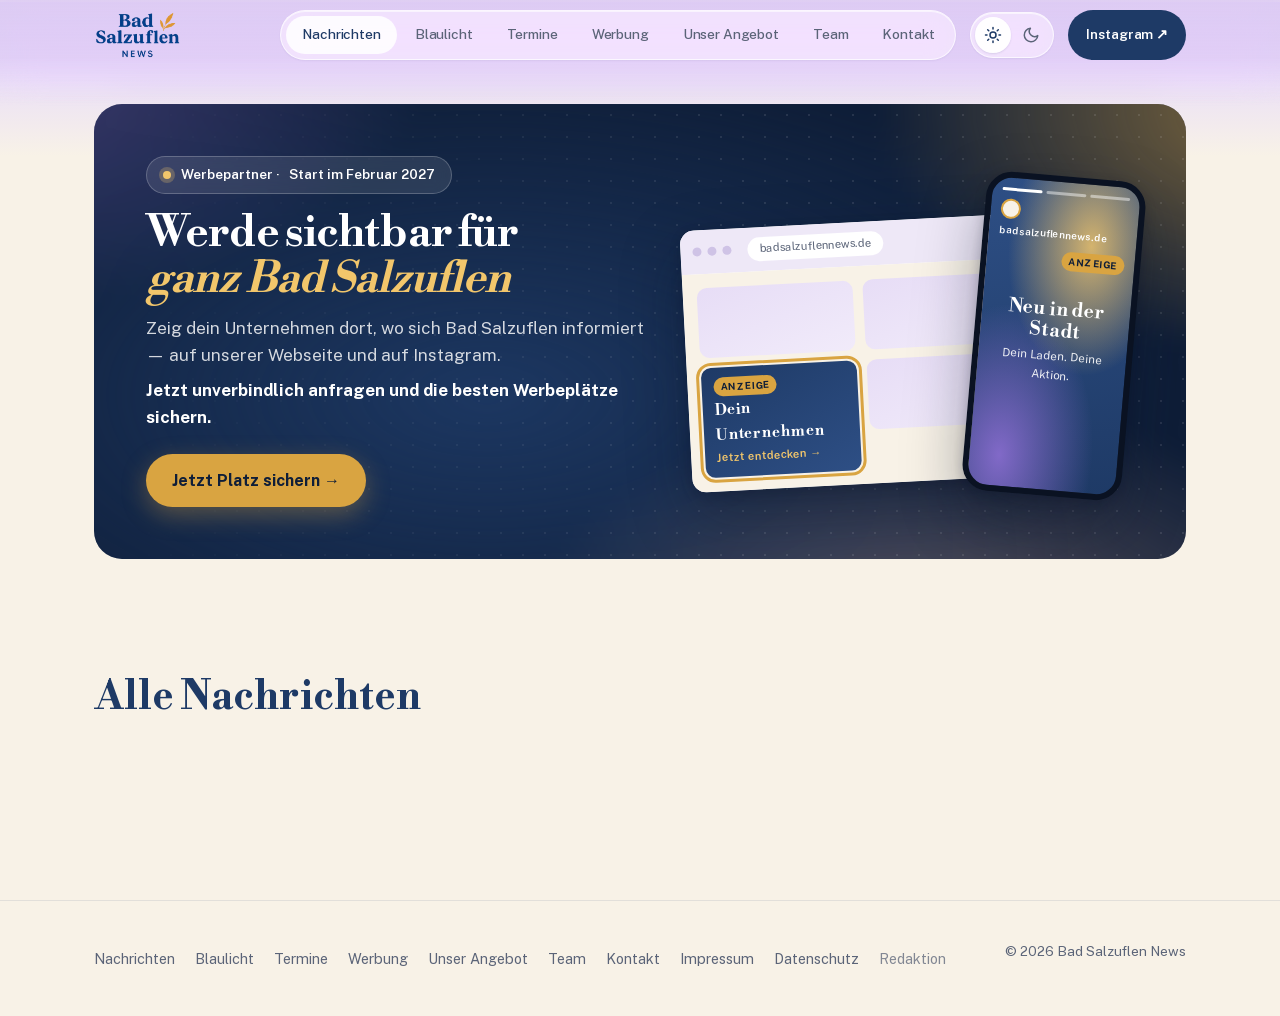
==== commit 4e0528ef: "Menü: Schalter Hell/Dunkel (Wahl bleibt auf allen Seiten erhalten) Co-Authored-By: Claude Opus 5.5 <" ====
--- a/index.html
+++ b/index.html
@@ -22,12 +22,12 @@
 <meta name="apple-mobile-web-app-title" content="BS News">
 
 <link rel="stylesheet" href="assets/css/fonts.css">
-<link rel="stylesheet" href="assets/css/style.css?v=7">
+<link rel="stylesheet" href="assets/css/style.css?v=8">
 <link rel="stylesheet" href="assets/css/wetter.css?v=8">
 <link rel="stylesheet" href="assets/css/werbung.css?v=14">
 <link rel="stylesheet" href="assets/css/news.css?v=10">
 <link rel="stylesheet" href="assets/css/anzeigen.css?v=3">
-<script src="assets/js/theme.js"></script>
+<script src="assets/js/theme.js?v=2"></script>
 </head>
 <body>
 
@@ -137,7 +137,7 @@
 
 <script src="assets/js/wetter.js?v=7"></script>
 <script src="assets/js/config.js"></script>
-<script src="assets/js/api.js?v=6"></script>
+<script src="assets/js/api.js?v=7"></script>
 <script src="beitrag/liste.js"></script>
 <script src="assets/js/render.js?v=14"></script>
 <script src="assets/js/anzeigen.js?v=2"></script>
--- a/assets/css/style.css
+++ b/assets/css/style.css
@@ -626,3 +626,72 @@
 body.verlauf .site-header::before { background: linear-gradient(to bottom, rgba(220, 203, 243, 0.85) 0%, rgba(220, 203, 243, 0.7) 55%, rgba(220, 203, 243, 0) 100%); }
 :root[data-theme="dark"] body.verlauf .site-header::before { background: linear-gradient(to bottom, rgba(58, 45, 87, 0.85) 0%, rgba(58, 45, 87, 0.7) 55%, rgba(58, 45, 87, 0) 100%); }
 
+
+/* ---------- Schalter Hell/Dunkel im Menü ---------- */
+.ansicht {
+  display: inline-flex;
+  align-items: center;
+  gap: 2px;
+  padding: 4px;
+  border-radius: 999px;
+  background: rgba(255, 255, 255, 0.45);
+  border: 1px solid rgba(255, 255, 255, 0.7);
+  backdrop-filter: saturate(180%) blur(14px);
+  -webkit-backdrop-filter: saturate(180%) blur(14px);
+  box-shadow: 0 1px 2px rgba(30, 58, 102, 0.06), inset 0 1px 0 rgba(255, 255, 255, 0.6);
+}
+:root[data-theme="dark"] .ansicht {
+  background: rgba(255, 255, 255, 0.06);
+  border-color: rgba(255, 255, 255, 0.12);
+  box-shadow: 0 1px 2px rgba(0, 0, 0, 0.2), inset 0 1px 0 rgba(255, 255, 255, 0.08);
+}
+.ansicht-titel { display: none; }
+.ansicht button {
+  display: inline-flex;
+  align-items: center;
+  justify-content: center;
+  gap: 8px;
+  width: 36px;
+  height: 36px;
+  padding: 0;
+  border: 0;
+  border-radius: 999px;
+  background: none;
+  color: var(--color-text-soft);
+  font: 500 0.85rem/1 var(--font-body);
+  cursor: pointer;
+  transition: color 150ms ease, background-color 150ms ease;
+}
+.ansicht button svg { width: 18px; height: 18px; flex: none; }
+.ansicht button span { display: none; }
+.ansicht button:hover { color: var(--color-navy); background: rgba(255, 255, 255, 0.7); }
+.ansicht button[aria-pressed="true"] { color: var(--color-navy); background: rgba(255, 255, 255, 0.95); box-shadow: 0 1px 2px rgba(30, 58, 102, 0.12); }
+:root[data-theme="dark"] .ansicht button:hover { color: var(--color-gold); background: rgba(255, 255, 255, 0.08); }
+:root[data-theme="dark"] .ansicht button[aria-pressed="true"] { color: var(--color-gold); background: rgba(255, 255, 255, 0.14); box-shadow: none; }
+.ansicht button:focus-visible { outline: 3px solid var(--color-gold); outline-offset: 2px; }
+@media (min-width: 761px) and (max-width: 900px) {
+  .ansicht button { width: 32px; height: 32px; }
+}
+/* Handy-Menü: eigene Zeile mit Beschriftung, große Tippflächen */
+@media (max-width: 760px) {
+  .main-nav .ansicht {
+    display: flex;
+    width: 100%;
+    margin-top: 10px;
+    padding: 0;
+    background: none;
+    border: 0;
+    box-shadow: none;
+    backdrop-filter: none;
+    -webkit-backdrop-filter: none;
+    gap: 8px;
+  }
+  :root[data-theme="dark"] .main-nav .ansicht { background: none; border: 0; box-shadow: none; }
+  .ansicht-titel { display: block; flex: 1; padding: 12px 4px; font-weight: 500; font-size: 0.85rem; color: var(--color-text-soft); }
+  .ansicht button { width: auto; height: 44px; padding: 0 16px; border: 1px solid rgba(30, 58, 102, 0.14); }
+  .ansicht button span { display: inline; }
+  .ansicht button[aria-pressed="true"] { border-color: transparent; background: var(--color-navy); color: #FFFFFF; box-shadow: none; }
+  :root[data-theme="dark"] .ansicht button { border-color: rgba(255, 255, 255, 0.18); }
+  :root[data-theme="dark"] .ansicht button[aria-pressed="true"] { border-color: transparent; background: var(--color-gold); color: #142845; }
+}
+@media (prefers-reduced-motion: reduce) { .ansicht button { transition: none; } }
--- a/assets/css/news.css
+++ b/assets/css/news.css
@@ -146,6 +146,32 @@
 .article-body figure { margin: 1.6em 0; }
 .article-body figure img { display: block; width: 100%; height: auto; border-radius: var(--radius-l); }
 .article-body a { text-decoration-color: var(--color-gold); text-underline-offset: 3px; }
+
+/* Bildstrecke: mehrere Bilder in einem Block, zum Wischen */
+.article figure.strecke img { border-radius: 0; }
+.strecke-bild { position: relative; }
+.strecke-bahn { display: flex; overflow-x: auto; scroll-snap-type: x mandatory; overscroll-behavior-x: contain; scrollbar-width: none; aspect-ratio: 4 / 3; border-radius: var(--radius-l); background: rgba(30, 58, 102, 0.08); outline: none; }
+.strecke-bahn::-webkit-scrollbar { display: none; }
+.strecke-bahn:focus-visible { box-shadow: 0 0 0 3px var(--color-gold); }
+.article .strecke-bahn img { flex: 0 0 100%; width: 100%; height: 100%; object-fit: cover; scroll-snap-align: center; scroll-snap-stop: always; user-select: none; -webkit-user-select: none; }
+.strecke-zahl { position: absolute; top: 12px; right: 12px; padding: 4px 10px; border-radius: 999px; background: rgba(15, 20, 35, 0.62); color: #fff; font-size: 0.78rem; font-weight: 600; font-variant-numeric: tabular-nums; letter-spacing: 0.02em; pointer-events: none; }
+.strecke-pfeil { position: absolute; top: 50%; width: 40px; height: 40px; margin-top: -20px; display: none; place-items: center; border: 0; border-radius: 50%; background: rgba(255, 255, 255, 0.92); color: var(--color-navy); box-shadow: 0 2px 10px rgba(0, 0, 0, 0.18); cursor: pointer; transition: transform 120ms ease-out, opacity 160ms ease-out; }
+.strecke-pfeil svg { width: 20px; height: 20px; }
+.strecke-pfeil:active { transform: scale(0.94); }
+.strecke-pfeil:focus-visible { outline: 3px solid var(--color-gold); outline-offset: 2px; }
+.strecke-zurueck { left: 12px; }
+.strecke-zurueck svg { transform: scaleX(-1); }
+.strecke-weiter { right: 12px; }
+.strecke-pfeil[hidden] { display: none !important; }
+@media (hover: hover) and (pointer: fine) {
+  .strecke-pfeil { display: grid; opacity: 0; }
+  .strecke-bild:hover .strecke-pfeil, .strecke-pfeil:focus-visible { opacity: 1; }
+}
+.strecke-punkte { display: flex; justify-content: center; gap: 6px; margin-top: 10px; }
+.strecke-punkte i { width: 6px; height: 6px; border-radius: 50%; background: var(--color-text-soft); opacity: 0.35; transition: opacity 160ms ease-out, transform 160ms ease-out; }
+.strecke-punkte i.an { opacity: 1; background: var(--color-navy); transform: scale(1.25); }
+:root[data-theme="dark"] .strecke-punkte i.an { background: #F1EEF9; }
+@media (prefers-reduced-motion: reduce) { .strecke-punkte i, .strecke-pfeil { transition: none; } }
 .preview-flag { background: var(--color-gold); color: #142845; font-weight: 700; text-align: center; padding: 10px 16px; font-size: 0.9rem; }
 
 /* ---------- Anmeldung ---------- */
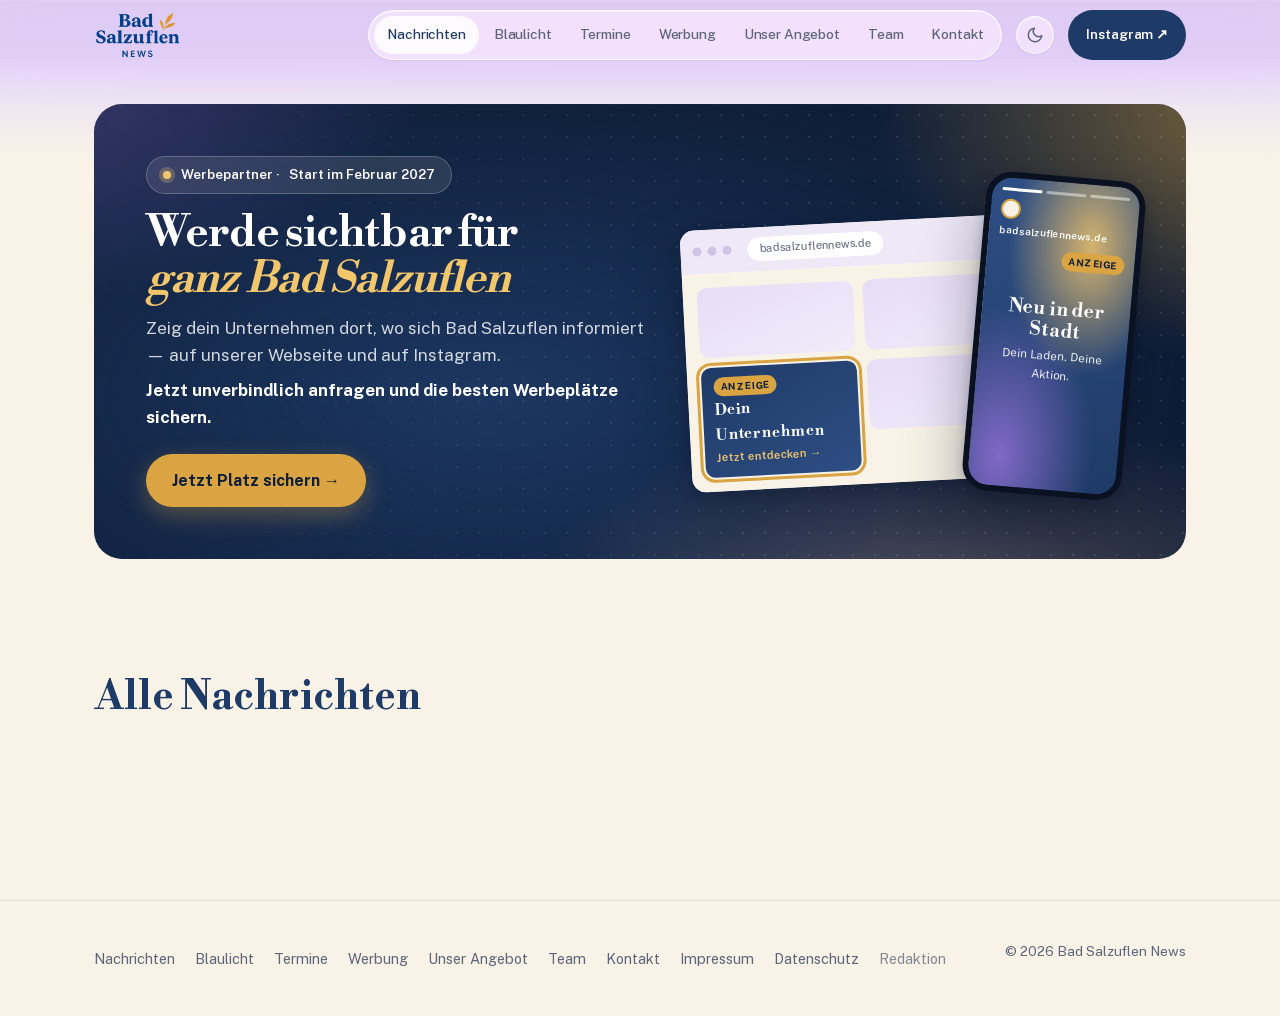
==== commit 5ec9f5df: "Kopfleiste: Logo schrumpft nicht mehr, Ansicht-Schalter am Rechner als einzelner Knopf, Handy-Menü b" ====
--- a/index.html
+++ b/index.html
@@ -22,8 +22,8 @@
 <meta name="apple-mobile-web-app-title" content="BS News">
 
 <link rel="stylesheet" href="assets/css/fonts.css">
-<link rel="stylesheet" href="assets/css/style.css?v=8">
-<link rel="stylesheet" href="assets/css/wetter.css?v=8">
+<link rel="stylesheet" href="assets/css/style.css?v=9">
+<link rel="stylesheet" href="assets/css/wetter.css?v=9">
 <link rel="stylesheet" href="assets/css/werbung.css?v=14">
 <link rel="stylesheet" href="assets/css/news.css?v=10">
 <link rel="stylesheet" href="assets/css/anzeigen.css?v=3">
--- a/assets/css/style.css
+++ b/assets/css/style.css
@@ -223,11 +223,11 @@
 }
 .main-nav a { white-space: nowrap; }
 /* Sieben Reiter: auf mittleren Breiten etwas enger, damit nichts umbricht. */
-@media (min-width: 761px) and (max-width: 1080px) {
+@media (min-width: 841px) and (max-width: 1080px) {
   .nav-glass a { padding: 8px 10px; }
   .nav-cta { padding: 12px 14px; }
 }
-@media (min-width: 761px) and (max-width: 900px) {
+@media (min-width: 841px) and (max-width: 900px) {
   .nav-glass a { padding: 8px 7px; }
   .main-nav a { font-size: 0.8rem; }
   .main-nav { gap: 8px; }
@@ -254,7 +254,7 @@
 :root[data-theme="dark"] .nav-cta { color: var(--color-navy) !important; background: var(--color-gold); }
 :root[data-theme="dark"] .nav-cta:hover { background: var(--color-gold); opacity: 0.9; }
 
-@media (max-width: 760px) {
+@media (max-width: 840px) {
   /* Im Handy-Menü eigener Innenabstand, sonst greift die Menüzeilen-Regel (ohne Seitenabstand, volle Breite) und die Schrift klebt am Rand. */
   .main-nav .nav-cta { align-self: flex-start; width: auto; margin-top: 10px; padding: 12px 20px; }
 }
@@ -272,7 +272,7 @@
 .nav-toggle svg { width: 26px; height: 26px; }
 :root[data-theme="dark"] .nav-toggle { color: #FFFFFF; }
 
-@media (max-width: 760px) {
+@media (max-width: 840px) {
   .main-nav {
     position: absolute;
     top: 100%;
@@ -646,6 +646,16 @@
   box-shadow: 0 1px 2px rgba(0, 0, 0, 0.2), inset 0 1px 0 rgba(255, 255, 255, 0.08);
 }
 .ansicht-titel { display: none; }
+/* Am Rechner nur ein runder Knopf: zeigt die jeweils andere Ansicht (Mond im Hellen, Sonne im Dunkeln).
+   Die Kopfleiste hat kaum Luft, das Logo darf dafür nie schrumpfen. */
+@media (min-width: 841px) {
+  .ansicht { padding: 0; }
+  .ansicht button[aria-pressed="true"] { display: none; }
+  .ansicht button { width: 44px; height: 44px; }
+  .ansicht button:hover { background: rgba(255, 255, 255, 0.7); }
+}
+@media (min-width: 1081px) { .nav-glass a { padding: 8px 13px; } }
+.logo-link, .logo-link img { flex-shrink: 0; }
 .ansicht button {
   display: inline-flex;
   align-items: center;
@@ -669,11 +679,11 @@
 :root[data-theme="dark"] .ansicht button:hover { color: var(--color-gold); background: rgba(255, 255, 255, 0.08); }
 :root[data-theme="dark"] .ansicht button[aria-pressed="true"] { color: var(--color-gold); background: rgba(255, 255, 255, 0.14); box-shadow: none; }
 .ansicht button:focus-visible { outline: 3px solid var(--color-gold); outline-offset: 2px; }
-@media (min-width: 761px) and (max-width: 900px) {
-  .ansicht button { width: 32px; height: 32px; }
+@media (min-width: 841px) and (max-width: 900px) {
+  .ansicht button { width: 36px; height: 36px; }
 }
 /* Handy-Menü: eigene Zeile mit Beschriftung, große Tippflächen */
-@media (max-width: 760px) {
+@media (max-width: 840px) {
   .main-nav .ansicht {
     display: flex;
     width: 100%;
--- a/assets/css/wetter.css
+++ b/assets/css/wetter.css
@@ -26,8 +26,8 @@
   :root:not([data-theme="light"]) .wetter-kopf { background: rgba(255, 255, 255, 0.06); border-color: rgba(255, 255, 255, 0.12); color: #F1EEF9; }
 }
 /* Auf mittleren Breiten braucht die Navigation den Platz */
-@media (min-width: 761px) and (max-width: 1180px) { .wetter-kopf { display: none; } }
-@media (max-width: 760px) {
+@media (min-width: 841px) and (max-width: 1180px) { .wetter-kopf { display: none; } }
+@media (max-width: 840px) {
   .wetter-kopf { margin-right: -6px; }
 }
 @media (max-width: 380px) { .wetter-kopf-ort { display: none; } }
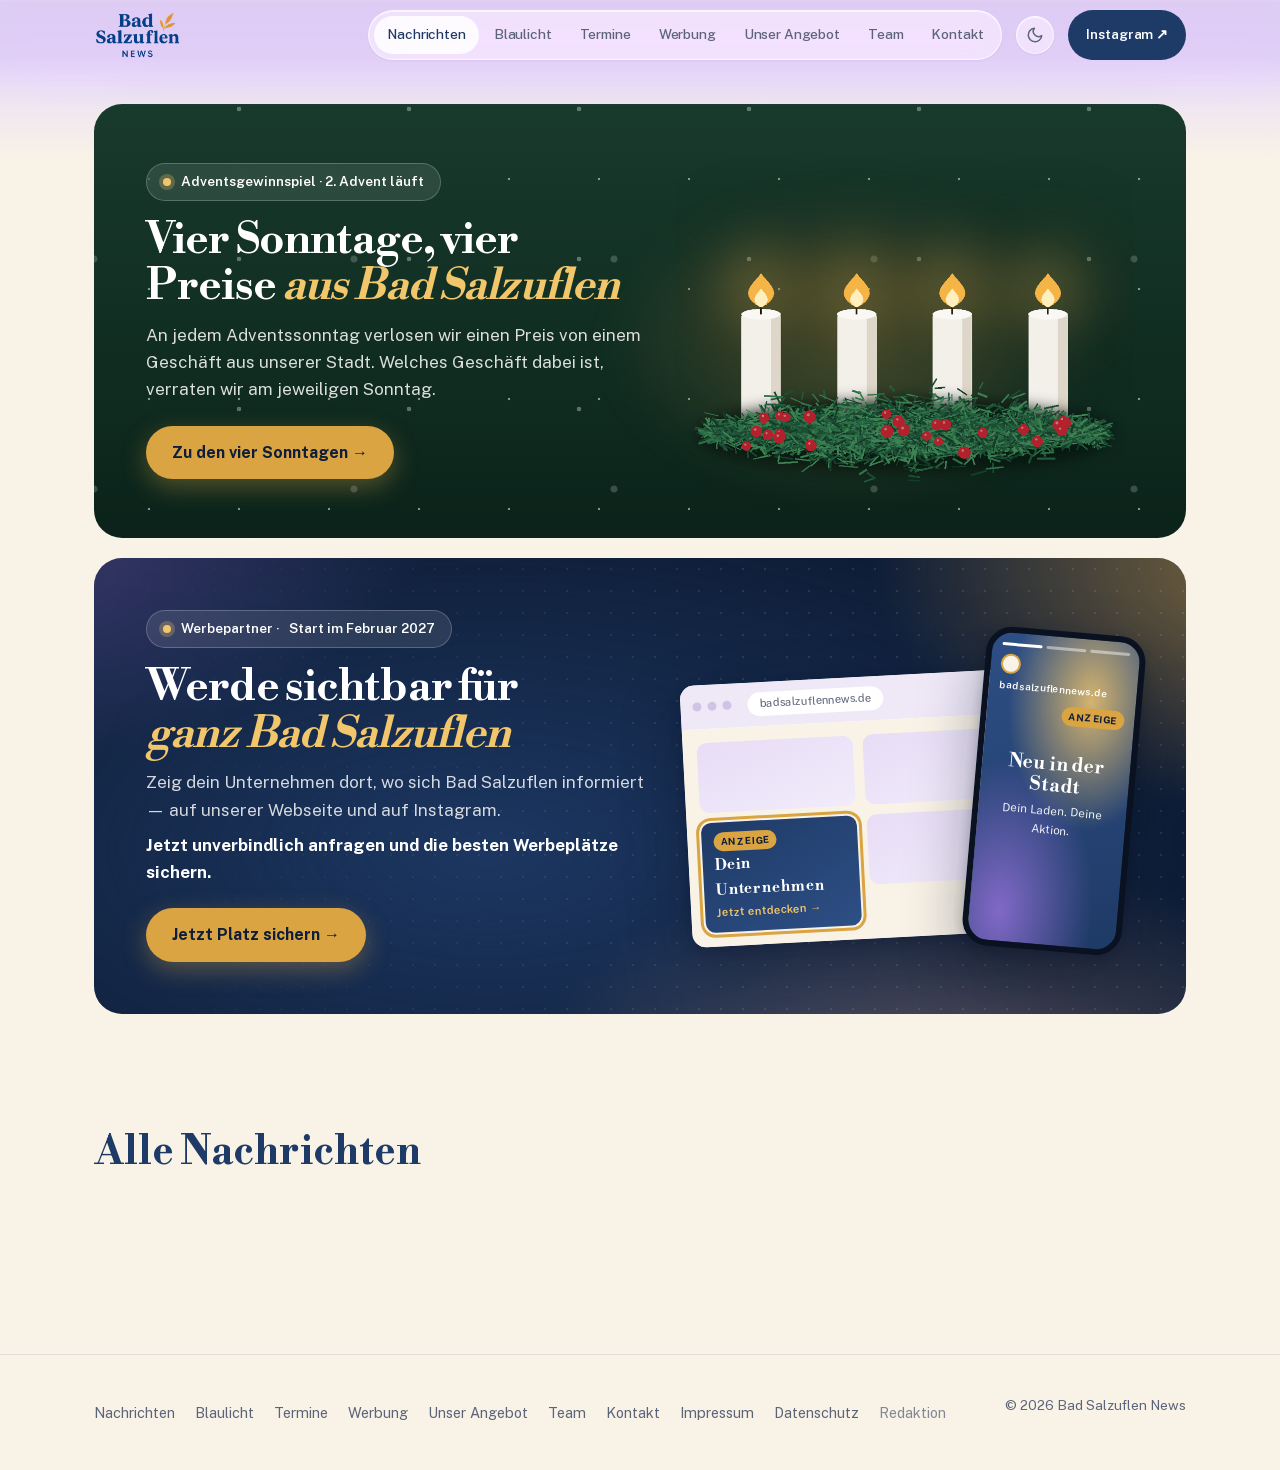
==== commit 8312ba72: "Adventsgewinnspiel: Seite, Startseiten-Kachel und Teilnahmebedingungen Impressum um den Hinweis zu G" ====
--- a/index.html
+++ b/index.html
@@ -28,6 +28,49 @@
 <link rel="stylesheet" href="assets/css/news.css?v=10">
 <link rel="stylesheet" href="assets/css/anzeigen.css?v=3">
 <script src="assets/js/theme.js?v=2"></script>
+<style>
+  /* Advents-Kachel im Look der Story (2026) */
+  .adv-kachel-wrap { margin-top: calc(20px - clamp(40px, 6vw, 72px)); margin-bottom: 20px; }
+  @media (max-width: 600px) { .adv-kachel-wrap { margin-top: calc(12px - clamp(40px, 6vw, 72px)); margin-bottom: 12px; } }
+  .adv-kachel {
+    position: relative; overflow: hidden; isolation: isolate;
+    display: grid; grid-template-columns: 1.1fr 1fr; gap: 24px; align-items: center;
+    min-height: 300px; padding: clamp(32px, 4.5vw, 52px);
+    border-radius: var(--radius-l); color: #fff; text-decoration: none;
+    background: linear-gradient(180deg, #183A2C, #0B231A);
+    transition: transform 200ms ease, box-shadow 200ms ease;
+  }
+  .adv-kachel::before {
+    content: ""; position: absolute; inset: 0; z-index: -1; opacity: .55;
+    background-image:
+      radial-gradient(circle, rgba(255,255,255,.9) 1.2px, transparent 1.6px),
+      radial-gradient(circle, rgba(255,255,255,.6) 2px, transparent 2.6px),
+      radial-gradient(circle, rgba(255,255,255,.35) 3px, transparent 4px);
+    background-size: 90px 110px, 170px 150px, 260px 230px;
+    background-position: 10px 20px, 60px 80px, 130px 40px;
+  }
+  .adv-kachel::after {
+    content: ""; position: absolute; z-index: -1; right: 8%; top: 20%; width: 45%; height: 70%;
+    background: radial-gradient(closest-side, rgba(224,165,74,.28), transparent); filter: blur(20px);
+  }
+  @media (hover: hover) {
+    .adv-kachel:hover { transform: translateY(-3px); box-shadow: 0 24px 50px rgba(11, 35, 26, 0.35); }
+    .adv-kachel:hover .wb-btn-gold { background: var(--wb-gold-hell); }
+  }
+  .adv-kachel:focus-visible { outline: 3px solid var(--wb-gold); outline-offset: 4px; }
+  .adv-kachel h2 {
+    color: #fff !important; font-size: clamp(1.8rem, 3.6vw, 2.7rem);
+    line-height: 1.08; letter-spacing: -0.02em; margin: 16px 0 12px; text-wrap: balance;
+  }
+  .adv-kachel p { color: rgba(255,255,255,.85); margin-bottom: 22px; max-width: 30em; }
+  .adv-kachel-bild img { width: 100%; height: auto; max-width: 520px; margin-left: auto; }
+  @media (max-width: 760px) {
+    .adv-kachel { grid-template-columns: 1fr; padding-bottom: 8px; }
+    .adv-kachel-bild img { max-width: 380px; margin: -8px auto 0; }
+  }
+  @media (prefers-reduced-motion: reduce) { .adv-kachel { transition: none; } .adv-kachel:hover { transform: none; } }
+  .adv-kachel-wrap ~ .wb-teaser-wrap { margin-top: 0; }
+</style>
 </head>
 <body>
 
@@ -64,6 +107,35 @@
     </div>
   </section>
 
+  <section class="adv-kachel-wrap" id="advKachel" aria-labelledby="advKachelTitel">
+    <div class="container">
+      <a class="adv-kachel" href="advent.html">
+        <div class="adv-kachel-text">
+          <span class="wb-pill"><span class="wb-dot" aria-hidden="true"></span><span id="advKachelPill">Adventsgewinnspiel · ab 29. November</span></span>
+          <h2 id="advKachelTitel">Vier Sonntage, vier Preise <span class="wb-gold">aus Bad&nbsp;Salzuflen</span></h2>
+          <p>An jedem Adventssonntag verlosen wir einen Preis von einem Geschäft aus unserer Stadt. Welches Geschäft dabei ist, verraten wir am jeweiligen Sonntag.</p>
+          <span class="wb-btn wb-btn-gold">Zu den vier Sonntagen →</span>
+        </div>
+        <div class="adv-kachel-bild" aria-hidden="true">
+          <img src="assets/img/advent-kranz.png" alt="" width="900" height="648" loading="lazy">
+        </div>
+      </a>
+    </div>
+  </section>
+  <script>
+    // Kachel zeigt den laufenden Sonntag und verschwindet nach der letzten Auslosung (27.12.2026).
+    (function () {
+      const d = new Date();
+      const lokal = ['localhost', '127.0.0.1'].includes(location.hostname) && new URLSearchParams(location.search).get('tag');
+      const heute = lokal || `${d.getFullYear()}-${String(d.getMonth() + 1).padStart(2, '0')}-${String(d.getDate()).padStart(2, '0')}`;
+      if (heute > '2026-12-27') { document.getElementById('advKachel').remove(); return; }
+      const nr = ['2026-11-29', '2026-12-06', '2026-12-13', '2026-12-20'].filter(t => t <= heute).length;
+      if (heute === '2026-12-27') document.getElementById('advKachelPill').textContent = 'Adventsgewinnspiel · heute letzte Auslosung';
+      else if (nr) document.getElementById('advKachelPill').textContent = `Adventsgewinnspiel · ${nr}. Advent läuft`;
+      else if (heute >= '2026-11-23' && heute <= '2026-11-26') document.getElementById('advKachelPill').textContent = 'Jetzt Lichterbogen gewinnen';
+    })();
+  </script>
+
   <section class="wb-teaser-wrap" aria-labelledby="wbTeaserTitel">
     <div class="container">
       <a class="wb-teaser" href="werbung.html">
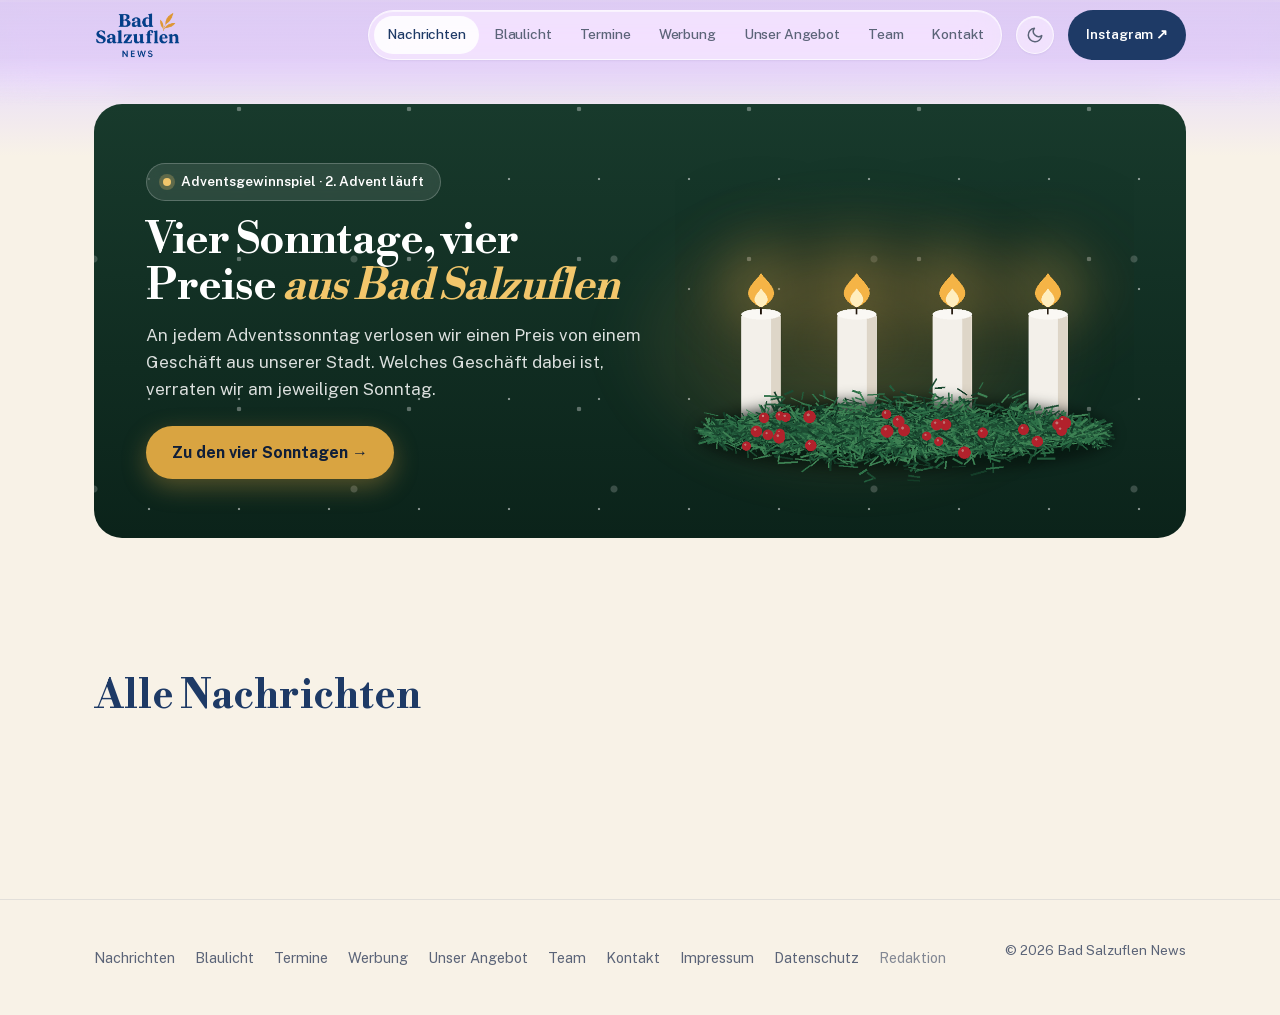
==== commit ed8ba542: "Startseite: Gewinnspiel-Vorschau statt Wetter, Werbepartner-Kachel pausiert Gilt bis zur letzten Aus" ====
--- a/index.html
+++ b/index.html
@@ -70,6 +70,16 @@
   }
   @media (prefers-reduced-motion: reduce) { .adv-kachel { transition: none; } .adv-kachel:hover { transform: none; } }
   .adv-kachel-wrap ~ .wb-teaser-wrap { margin-top: 0; }
+  /* In der Gewinnspielzeit ruht die Werbepartner-Kachel */
+  .adv-zeit .wb-teaser-wrap { display: none; }
+  /* Gewinnspiel-Vorschau an der Stelle der Wetter-Kachel */
+  .tile.adv-vorschau { background: linear-gradient(180deg, #183A2C, #0B231A); }
+  .tile.adv-vorschau::after { background: linear-gradient(to top, rgba(11, 35, 26, 0.94) 0%, rgba(11, 35, 26, 0.62) 42%, rgba(11, 35, 26, 0) 72%); }
+  .adv-vorschau .tag { background: #E0A54A; color: #1F1605; }
+  .adv-vorschau-wann { margin: 6px 0 0; color: #F2C66B; font-size: .86rem; font-weight: 600; line-height: 1.3; }
+  .tile.adv-vorschau--kranz img { inset: 6% 8% auto; width: 84%; height: 56%; object-fit: contain; }
+  .tile.adv-vorschau--oben img { inset: 0 0 auto; height: 68%; object-position: 50% 42%; }
+  @media (max-width: 600px) { .adv-vorschau-wann { font-size: .76rem; margin-top: 4px; } }
 </style>
 </head>
 <body>
@@ -129,6 +139,7 @@
       const lokal = ['localhost', '127.0.0.1'].includes(location.hostname) && new URLSearchParams(location.search).get('tag');
       const heute = lokal || `${d.getFullYear()}-${String(d.getMonth() + 1).padStart(2, '0')}-${String(d.getDate()).padStart(2, '0')}`;
       if (heute > '2026-12-27') { document.getElementById('advKachel').remove(); return; }
+      document.documentElement.classList.add('adv-zeit');
       const nr = ['2026-11-29', '2026-12-06', '2026-12-13', '2026-12-20'].filter(t => t <= heute).length;
       if (heute === '2026-12-27') document.getElementById('advKachelPill').textContent = 'Adventsgewinnspiel · heute letzte Auslosung';
       else if (nr) document.getElementById('advKachelPill').textContent = `Adventsgewinnspiel · ${nr}. Advent läuft`;
@@ -213,7 +224,8 @@
 <script src="beitrag/liste.js"></script>
 <script src="assets/js/render.js?v=14"></script>
 <script src="assets/js/anzeigen.js?v=2"></script>
-<script src="assets/js/home.js?v=15"></script>
+<script src="assets/js/advent-vorschau.js?v=2"></script>
+<script src="assets/js/home.js?v=16"></script>
 <script src="assets/js/push.js?v=3"></script>
 <script>
   document.getElementById('jahr').textContent = new Date().getFullYear();
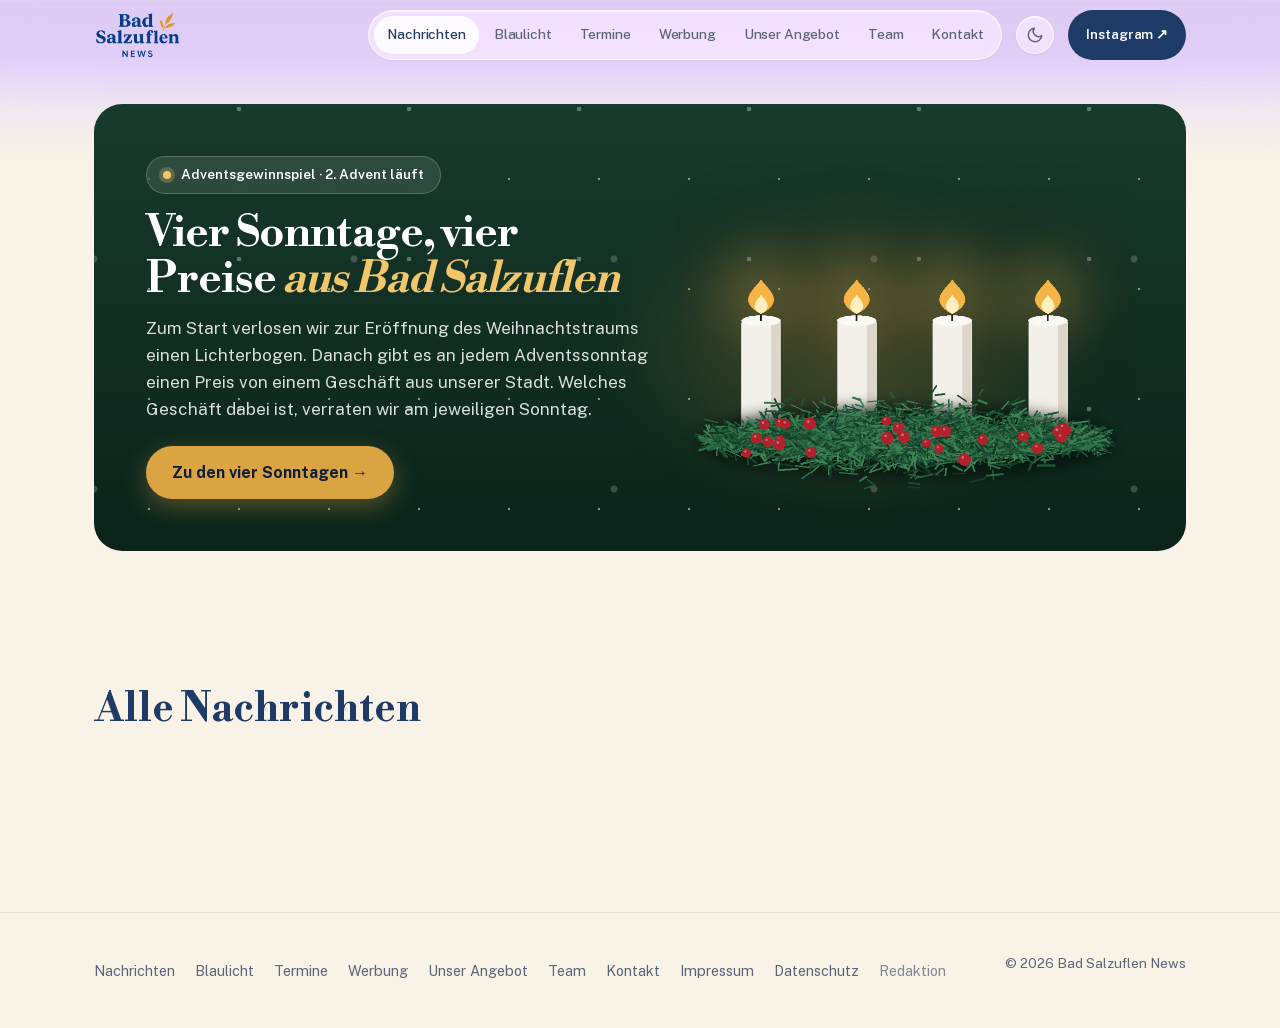
==== commit bf6d82cf: "Adventsgewinnspiel: Einleitung nennt den Lichterbogen, Schild ab 23. November Co-Authored-By: Claude" ====
--- a/index.html
+++ b/index.html
@@ -121,9 +121,9 @@
     <div class="container">
       <a class="adv-kachel" href="advent.html">
         <div class="adv-kachel-text">
-          <span class="wb-pill"><span class="wb-dot" aria-hidden="true"></span><span id="advKachelPill">Adventsgewinnspiel · ab 29. November</span></span>
+          <span class="wb-pill"><span class="wb-dot" aria-hidden="true"></span><span id="advKachelPill">Adventsgewinnspiel · ab 23. November</span></span>
           <h2 id="advKachelTitel">Vier Sonntage, vier Preise <span class="wb-gold">aus Bad&nbsp;Salzuflen</span></h2>
-          <p>An jedem Adventssonntag verlosen wir einen Preis von einem Geschäft aus unserer Stadt. Welches Geschäft dabei ist, verraten wir am jeweiligen Sonntag.</p>
+          <p>Zum Start verlosen wir zur Eröffnung des Weihnachtstraums einen Lichterbogen. Danach gibt es an jedem Adventssonntag einen Preis von einem Geschäft aus unserer Stadt. Welches Geschäft dabei ist, verraten wir am jeweiligen Sonntag.</p>
           <span class="wb-btn wb-btn-gold">Zu den vier Sonntagen →</span>
         </div>
         <div class="adv-kachel-bild" aria-hidden="true">
@@ -144,6 +144,7 @@
       if (heute === '2026-12-27') document.getElementById('advKachelPill').textContent = 'Adventsgewinnspiel · heute letzte Auslosung';
       else if (nr) document.getElementById('advKachelPill').textContent = `Adventsgewinnspiel · ${nr}. Advent läuft`;
       else if (heute >= '2026-11-23' && heute <= '2026-11-26') document.getElementById('advKachelPill').textContent = 'Jetzt Lichterbogen gewinnen';
+      else if (heute >= '2026-11-27') document.getElementById('advKachelPill').textContent = 'Adventsgewinnspiel · weiter am 29. November';
     })();
   </script>
 
